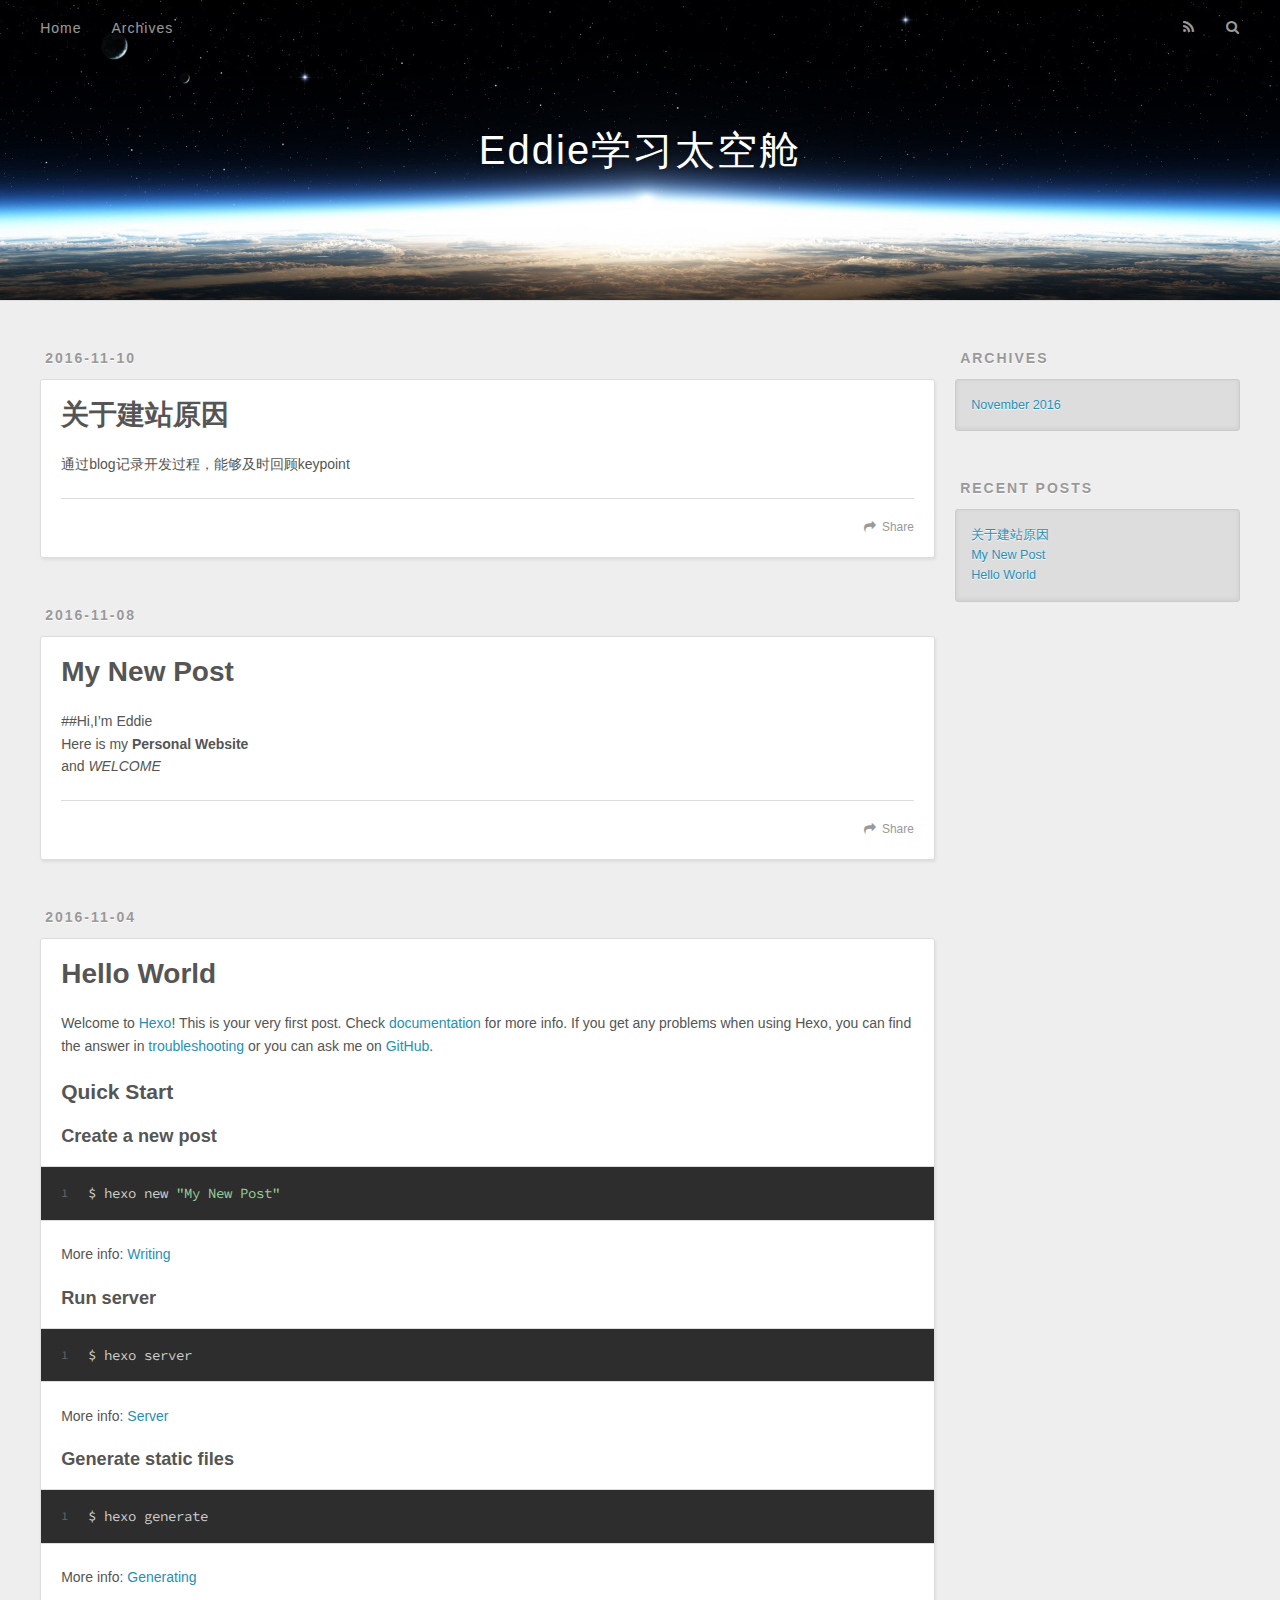
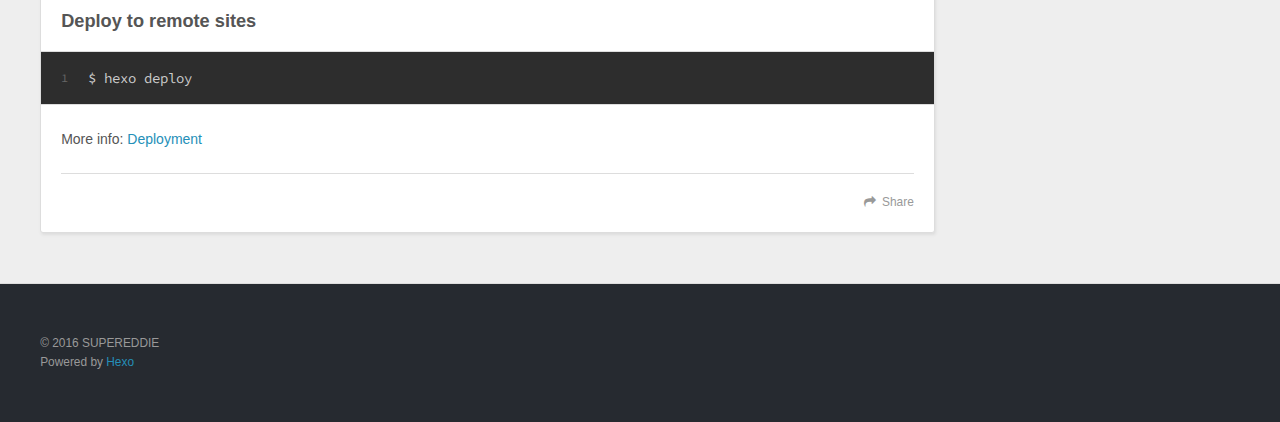
==== index.html @ e5e5f7ee "Site updated: 2016-11-10 10:57:03" ====
<!DOCTYPE html>
<html>
<head>
  <meta charset="utf-8">
  
  <title>Eddie学习太空舱</title>
  <meta name="viewport" content="width=device-width, initial-scale=1, maximum-scale=1">
  <meta property="og:type" content="website">
<meta property="og:title" content="Eddie学习太空舱">
<meta property="og:url" content="http://yoursite.com/index.html">
<meta property="og:site_name" content="Eddie学习太空舱">
<meta name="twitter:card" content="summary">
<meta name="twitter:title" content="Eddie学习太空舱">
  
    <link rel="alternate" href="/atom.xml" title="Eddie学习太空舱" type="application/atom+xml">
  
  
    <link rel="icon" href="/favicon.png">
  
  
    <link href="//fonts.googleapis.com/css?family=Source+Code+Pro" rel="stylesheet" type="text/css">
  
  <link rel="stylesheet" href="/css/style.css">
  

</head>

<body>
  <div id="container">
    <div id="wrap">
      <header id="header">
  <div id="banner"></div>
  <div id="header-outer" class="outer">
    <div id="header-title" class="inner">
      <h1 id="logo-wrap">
        <a href="/" id="logo">Eddie学习太空舱</a>
      </h1>
      
    </div>
    <div id="header-inner" class="inner">
      <nav id="main-nav">
        <a id="main-nav-toggle" class="nav-icon"></a>
        
          <a class="main-nav-link" href="/">Home</a>
        
          <a class="main-nav-link" href="/archives">Archives</a>
        
      </nav>
      <nav id="sub-nav">
        
          <a id="nav-rss-link" class="nav-icon" href="/atom.xml" title="RSS Feed"></a>
        
        <a id="nav-search-btn" class="nav-icon" title="Search"></a>
      </nav>
      <div id="search-form-wrap">
        <form action="//google.com/search" method="get" accept-charset="UTF-8" class="search-form"><input type="search" name="q" results="0" class="search-form-input" placeholder="Search"><button type="submit" class="search-form-submit">&#xF002;</button><input type="hidden" name="sitesearch" value="http://yoursite.com"></form>
      </div>
    </div>
  </div>
</header>
      <div class="outer">
        <section id="main">
  
    <article id="post-关于建站原因" class="article article-type-post" itemscope itemprop="blogPost">
  <div class="article-meta">
    <a href="/2016/11/10/关于建站原因/" class="article-date">
  <time datetime="2016-11-10T02:48:37.000Z" itemprop="datePublished">2016-11-10</time>
</a>
    
  </div>
  <div class="article-inner">
    
    
      <header class="article-header">
        
  
    <h1 itemprop="name">
      <a class="article-title" href="/2016/11/10/关于建站原因/">关于建站原因</a>
    </h1>
  

      </header>
    
    <div class="article-entry" itemprop="articleBody">
      
        <p>通过blog记录开发过程，能够及时回顾keypoint</p>

      
    </div>
    <footer class="article-footer">
      <a data-url="http://yoursite.com/2016/11/10/关于建站原因/" data-id="civbrjwau0001ou1vv8g2p6ud" class="article-share-link">Share</a>
      
      
    </footer>
  </div>
  
</article>


  
    <article id="post-Welcome" class="article article-type-post" itemscope itemprop="blogPost">
  <div class="article-meta">
    <a href="/2016/11/08/Welcome/" class="article-date">
  <time datetime="2016-11-08T09:19:44.000Z" itemprop="datePublished">2016-11-08</time>
</a>
    
  </div>
  <div class="article-inner">
    
    
      <header class="article-header">
        
  
    <h1 itemprop="name">
      <a class="article-title" href="/2016/11/08/Welcome/">My New Post</a>
    </h1>
  

      </header>
    
    <div class="article-entry" itemprop="articleBody">
      
        <p>##Hi,I’m Eddie<br>Here is my <strong>Personal Website</strong><br>and <em>WELCOME</em></p>

      
    </div>
    <footer class="article-footer">
      <a data-url="http://yoursite.com/2016/11/08/Welcome/" data-id="civbrjwap0000ou1vcb3n0wql" class="article-share-link">Share</a>
      
      
    </footer>
  </div>
  
</article>


  
    <article id="post-hello-world" class="article article-type-post" itemscope itemprop="blogPost">
  <div class="article-meta">
    <a href="/2016/11/04/hello-world/" class="article-date">
  <time datetime="2016-11-04T09:35:23.000Z" itemprop="datePublished">2016-11-04</time>
</a>
    
  </div>
  <div class="article-inner">
    
    
      <header class="article-header">
        
  
    <h1 itemprop="name">
      <a class="article-title" href="/2016/11/04/hello-world/">Hello World</a>
    </h1>
  

      </header>
    
    <div class="article-entry" itemprop="articleBody">
      
        <p>Welcome to <a href="https://hexo.io/" target="_blank" rel="external">Hexo</a>! This is your very first post. Check <a href="https://hexo.io/docs/" target="_blank" rel="external">documentation</a> for more info. If you get any problems when using Hexo, you can find the answer in <a href="https://hexo.io/docs/troubleshooting.html" target="_blank" rel="external">troubleshooting</a> or you can ask me on <a href="https://github.com/hexojs/hexo/issues" target="_blank" rel="external">GitHub</a>.</p>
<h2 id="Quick-Start"><a href="#Quick-Start" class="headerlink" title="Quick Start"></a>Quick Start</h2><h3 id="Create-a-new-post"><a href="#Create-a-new-post" class="headerlink" title="Create a new post"></a>Create a new post</h3><figure class="highlight bash"><table><tr><td class="gutter"><pre><div class="line">1</div></pre></td><td class="code"><pre><div class="line">$ hexo new <span class="string">"My New Post"</span></div></pre></td></tr></table></figure>
<p>More info: <a href="https://hexo.io/docs/writing.html" target="_blank" rel="external">Writing</a></p>
<h3 id="Run-server"><a href="#Run-server" class="headerlink" title="Run server"></a>Run server</h3><figure class="highlight bash"><table><tr><td class="gutter"><pre><div class="line">1</div></pre></td><td class="code"><pre><div class="line">$ hexo server</div></pre></td></tr></table></figure>
<p>More info: <a href="https://hexo.io/docs/server.html" target="_blank" rel="external">Server</a></p>
<h3 id="Generate-static-files"><a href="#Generate-static-files" class="headerlink" title="Generate static files"></a>Generate static files</h3><figure class="highlight bash"><table><tr><td class="gutter"><pre><div class="line">1</div></pre></td><td class="code"><pre><div class="line">$ hexo generate</div></pre></td></tr></table></figure>
<p>More info: <a href="https://hexo.io/docs/generating.html" target="_blank" rel="external">Generating</a></p>
<h3 id="Deploy-to-remote-sites"><a href="#Deploy-to-remote-sites" class="headerlink" title="Deploy to remote sites"></a>Deploy to remote sites</h3><figure class="highlight bash"><table><tr><td class="gutter"><pre><div class="line">1</div></pre></td><td class="code"><pre><div class="line">$ hexo deploy</div></pre></td></tr></table></figure>
<p>More info: <a href="https://hexo.io/docs/deployment.html" target="_blank" rel="external">Deployment</a></p>

      
    </div>
    <footer class="article-footer">
      <a data-url="http://yoursite.com/2016/11/04/hello-world/" data-id="civbrjwax0002ou1vmroch0kl" class="article-share-link">Share</a>
      
      
    </footer>
  </div>
  
</article>


  

</section>
        
          <aside id="sidebar">
  
    

  
    

  
    
  
    
  <div class="widget-wrap">
    <h3 class="widget-title">Archives</h3>
    <div class="widget">
      <ul class="archive-list"><li class="archive-list-item"><a class="archive-list-link" href="/archives/2016/11/">November 2016</a></li></ul>
    </div>
  </div>


  
    
  <div class="widget-wrap">
    <h3 class="widget-title">Recent Posts</h3>
    <div class="widget">
      <ul>
        
          <li>
            <a href="/2016/11/10/关于建站原因/">关于建站原因</a>
          </li>
        
          <li>
            <a href="/2016/11/08/Welcome/">My New Post</a>
          </li>
        
          <li>
            <a href="/2016/11/04/hello-world/">Hello World</a>
          </li>
        
      </ul>
    </div>
  </div>

  
</aside>
        
      </div>
      <footer id="footer">
  
  <div class="outer">
    <div id="footer-info" class="inner">
      &copy; 2016 SUPEREDDIE<br>
      Powered by <a href="http://hexo.io/" target="_blank">Hexo</a>
    </div>
  </div>
</footer>
    </div>
    <nav id="mobile-nav">
  
    <a href="/" class="mobile-nav-link">Home</a>
  
    <a href="/archives" class="mobile-nav-link">Archives</a>
  
</nav>
    

<script src="//ajax.googleapis.com/ajax/libs/jquery/2.0.3/jquery.min.js"></script>


  <link rel="stylesheet" href="/fancybox/jquery.fancybox.css">
  <script src="/fancybox/jquery.fancybox.pack.js"></script>


<script src="/js/script.js"></script>

  </div>
</body>
</html>
---- css/style.css ----
body {
  width: 100%;
}
body:before,
body:after {
  content: "";
  display: table;
}
body:after {
  clear: both;
}
html,
body,
div,
span,
applet,
object,
iframe,
h1,
h2,
h3,
h4,
h5,
h6,
p,
blockquote,
pre,
a,
abbr,
acronym,
address,
big,
cite,
code,
del,
dfn,
em,
img,
ins,
kbd,
q,
s,
samp,
small,
strike,
strong,
sub,
sup,
tt,
var,
dl,
dt,
dd,
ol,
ul,
li,
fieldset,
form,
label,
legend,
table,
caption,
tbody,
tfoot,
thead,
tr,
th,
td {
  margin: 0;
  padding: 0;
  border: 0;
  outline: 0;
  font-weight: inherit;
  font-style: inherit;
  font-family: inherit;
  font-size: 100%;
  vertical-align: baseline;
}
body {
  line-height: 1;
  color: #000;
  background: #fff;
}
ol,
ul {
  list-style: none;
}
table {
  border-collapse: separate;
  border-spacing: 0;
  vertical-align: middle;
}
caption,
th,
td {
  text-align: left;
  font-weight: normal;
  vertical-align: middle;
}
a img {
  border: none;
}
input,
button {
  margin: 0;
  padding: 0;
}
input::-moz-focus-inner,
button::-moz-focus-inner {
  border: 0;
  padding: 0;
}
@font-face {
  font-family: FontAwesome;
  font-style: normal;
  font-weight: normal;
  src: url("fonts/fontawesome-webfont.eot?v=#4.0.3");
  src: url("fonts/fontawesome-webfont.eot?#iefix&v=#4.0.3") format("embedded-opentype"), url("fonts/fontawesome-webfont.woff?v=#4.0.3") format("woff"), url("fonts/fontawesome-webfont.ttf?v=#4.0.3") format("truetype"), url("fonts/fontawesome-webfont.svg#fontawesomeregular?v=#4.0.3") format("svg");
}
html,
body,
#container {
  height: 100%;
}
body {
  background: #eee;
  font: 14px "Helvetica Neue", Helvetica, Arial, sans-serif;
  -webkit-text-size-adjust: 100%;
}
.outer {
  max-width: 1220px;
  margin: 0 auto;
  padding: 0 20px;
}
.outer:before,
.outer:after {
  content: "";
  display: table;
}
.outer:after {
  clear: both;
}
.inner {
  display: inline;
  float: left;
  width: 98.33333333333333%;
  margin: 0 0.833333333333333%;
}
.left,
.alignleft {
  float: left;
}
.right,
.alignright {
  float: right;
}
.clear {
  clear: both;
}
#container {
  position: relative;
}
.mobile-nav-on {
  overflow: hidden;
}
#wrap {
  height: 100%;
  width: 100%;
  position: absolute;
  top: 0;
  left: 0;
  -webkit-transition: 0.2s ease-out;
  -moz-transition: 0.2s ease-out;
  -ms-transition: 0.2s ease-out;
  transition: 0.2s ease-out;
  z-index: 1;
  background: #eee;
}
.mobile-nav-on #wrap {
  left: 280px;
}
@media screen and (min-width: 768px) {
  #main {
    display: inline;
    float: left;
    width: 73.33333333333333%;
    margin: 0 0.833333333333333%;
  }
}
.article-date,
.article-category-link,
.archive-year,
.widget-title {
  text-decoration: none;
  text-transform: uppercase;
  letter-spacing: 2px;
  color: #999;
  margin-bottom: 1em;
  margin-left: 5px;
  line-height: 1em;
  text-shadow: 0 1px #fff;
  font-weight: bold;
}
.article-inner,
.archive-article-inner {
  background: #fff;
  -webkit-box-shadow: 1px 2px 3px #ddd;
  box-shadow: 1px 2px 3px #ddd;
  border: 1px solid #ddd;
  border-radius: 3px;
}
.article-entry h1,
.widget h1 {
  font-size: 2em;
}
.article-entry h2,
.widget h2 {
  font-size: 1.5em;
}
.article-entry h3,
.widget h3 {
  font-size: 1.3em;
}
.article-entry h4,
.widget h4 {
  font-size: 1.2em;
}
.article-entry h5,
.widget h5 {
  font-size: 1em;
}
.article-entry h6,
.widget h6 {
  font-size: 1em;
  color: #999;
}
.article-entry hr,
.widget hr {
  border: 1px dashed #ddd;
}
.article-entry strong,
.widget strong {
  font-weight: bold;
}
.article-entry em,
.widget em,
.article-entry cite,
.widget cite {
  font-style: italic;
}
.article-entry sup,
.widget sup,
.article-entry sub,
.widget sub {
  font-size: 0.75em;
  line-height: 0;
  position: relative;
  vertical-align: baseline;
}
.article-entry sup,
.widget sup {
  top: -0.5em;
}
.article-entry sub,
.widget sub {
  bottom: -0.2em;
}
.article-entry small,
.widget small {
  font-size: 0.85em;
}
.article-entry acronym,
.widget acronym,
.article-entry abbr,
.widget abbr {
  border-bottom: 1px dotted;
}
.article-entry ul,
.widget ul,
.article-entry ol,
.widget ol,
.article-entry dl,
.widget dl {
  margin: 0 20px;
  line-height: 1.6em;
}
.article-entry ul ul,
.widget ul ul,
.article-entry ol ul,
.widget ol ul,
.article-entry ul ol,
.widget ul ol,
.article-entry ol ol,
.widget ol ol {
  margin-top: 0;
  margin-bottom: 0;
}
.article-entry ul,
.widget ul {
  list-style: disc;
}
.article-entry ol,
.widget ol {
  list-style: decimal;
}
.article-entry dt,
.widget dt {
  font-weight: bold;
}
#header {
  height: 300px;
  position: relative;
  border-bottom: 1px solid #ddd;
}
#header:before,
#header:after {
  content: "";
  position: absolute;
  left: 0;
  right: 0;
  height: 40px;
}
#header:before {
  top: 0;
  background: -webkit-linear-gradient(rgba(0,0,0,0.2), transparent);
  background: -moz-linear-gradient(rgba(0,0,0,0.2), transparent);
  background: -ms-linear-gradient(rgba(0,0,0,0.2), transparent);
  background: linear-gradient(rgba(0,0,0,0.2), transparent);
}
#header:after {
  bottom: 0;
  background: -webkit-linear-gradient(transparent, rgba(0,0,0,0.2));
  background: -moz-linear-gradient(transparent, rgba(0,0,0,0.2));
  background: -ms-linear-gradient(transparent, rgba(0,0,0,0.2));
  background: linear-gradient(transparent, rgba(0,0,0,0.2));
}
#header-outer {
  height: 100%;
  position: relative;
}
#header-inner {
  position: relative;
  overflow: hidden;
}
#banner {
  position: absolute;
  top: 0;
  left: 0;
  width: 100%;
  height: 100%;
  background: url("images/banner.jpg") center #000;
  -webkit-background-size: cover;
  -moz-background-size: cover;
  background-size: cover;
  z-index: -1;
}
#header-title {
  text-align: center;
  height: 40px;
  position: absolute;
  top: 50%;
  left: 0;
  margin-top: -20px;
}
#logo,
#subtitle {
  text-decoration: none;
  color: #fff;
  font-weight: 300;
  text-shadow: 0 1px 4px rgba(0,0,0,0.3);
}
#logo {
  font-size: 40px;
  line-height: 40px;
  letter-spacing: 2px;
}
#subtitle {
  font-size: 16px;
  line-height: 16px;
  letter-spacing: 1px;
}
#subtitle-wrap {
  margin-top: 16px;
}
#main-nav {
  float: left;
  margin-left: -15px;
}
.nav-icon,
.main-nav-link {
  float: left;
  color: #fff;
  opacity: 0.6;
  text-decoration: none;
  text-shadow: 0 1px rgba(0,0,0,0.2);
  -webkit-transition: opacity 0.2s;
  -moz-transition: opacity 0.2s;
  -ms-transition: opacity 0.2s;
  transition: opacity 0.2s;
  display: block;
  padding: 20px 15px;
}
.nav-icon:hover,
.main-nav-link:hover {
  opacity: 1;
}
.nav-icon {
  font-family: FontAwesome;
  text-align: center;
  font-size: 14px;
  width: 14px;
  height: 14px;
  padding: 20px 15px;
  position: relative;
  cursor: pointer;
}
.main-nav-link {
  font-weight: 300;
  letter-spacing: 1px;
}
@media screen and (max-width: 479px) {
  .main-nav-link {
    display: none;
  }
}
#main-nav-toggle {
  display: none;
}
#main-nav-toggle:before {
  content: "\f0c9";
}
@media screen and (max-width: 479px) {
  #main-nav-toggle {
    display: block;
  }
}
#sub-nav {
  float: right;
  margin-right: -15px;
}
#nav-rss-link:before {
  content: "\f09e";
}
#nav-search-btn:before {
  content: "\f002";
}
#search-form-wrap {
  position: absolute;
  top: 15px;
  width: 150px;
  height: 30px;
  right: -150px;
  opacity: 0;
  -webkit-transition: 0.2s ease-out;
  -moz-transition: 0.2s ease-out;
  -ms-transition: 0.2s ease-out;
  transition: 0.2s ease-out;
}
#search-form-wrap.on {
  opacity: 1;
  right: 0;
}
@media screen and (max-width: 479px) {
  #search-form-wrap {
    width: 100%;
    right: -100%;
  }
}
.search-form {
  position: absolute;
  top: 0;
  left: 0;
  right: 0;
  background: #fff;
  padding: 5px 15px;
  border-radius: 15px;
  -webkit-box-shadow: 0 0 10px rgba(0,0,0,0.3);
  box-shadow: 0 0 10px rgba(0,0,0,0.3);
}
.search-form-input {
  border: none;
  background: none;
  color: #555;
  width: 100%;
  font: 13px "Helvetica Neue", Helvetica, Arial, sans-serif;
  outline: none;
}
.search-form-input::-webkit-search-results-decoration,
.search-form-input::-webkit-search-cancel-button {
  -webkit-appearance: none;
}
.search-form-submit {
  position: absolute;
  top: 50%;
  right: 10px;
  margin-top: -7px;
  font: 13px FontAwesome;
  border: none;
  background: none;
  color: #bbb;
  cursor: pointer;
}
.search-form-submit:hover,
.search-form-submit:focus {
  color: #777;
}
.article {
  margin: 50px 0;
}
.article-inner {
  overflow: hidden;
}
.article-meta:before,
.article-meta:after {
  content: "";
  display: table;
}
.article-meta:after {
  clear: both;
}
.article-date {
  float: left;
}
.article-category {
  float: left;
  line-height: 1em;
  color: #ccc;
  text-shadow: 0 1px #fff;
  margin-left: 8px;
}
.article-category:before {
  content: "\2022";
}
.article-category-link {
  margin: 0 12px 1em;
}
.article-header {
  padding: 20px 20px 0;
}
.article-title {
  text-decoration: none;
  font-size: 2em;
  font-weight: bold;
  color: #555;
  line-height: 1.1em;
  -webkit-transition: color 0.2s;
  -moz-transition: color 0.2s;
  -ms-transition: color 0.2s;
  transition: color 0.2s;
}
a.article-title:hover {
  color: #258fb8;
}
.article-entry {
  color: #555;
  padding: 0 20px;
}
.article-entry:before,
.article-entry:after {
  content: "";
  display: table;
}
.article-entry:after {
  clear: both;
}
.article-entry p,
.article-entry table {
  line-height: 1.6em;
  margin: 1.6em 0;
}
.article-entry h1,
.article-entry h2,
.article-entry h3,
.article-entry h4,
.article-entry h5,
.article-entry h6 {
  font-weight: bold;
}
.article-entry h1,
.article-entry h2,
.article-entry h3,
.article-entry h4,
.article-entry h5,
.article-entry h6 {
  line-height: 1.1em;
  margin: 1.1em 0;
}
.article-entry a {
  color: #258fb8;
  text-decoration: none;
}
.article-entry a:hover {
  text-decoration: underline;
}
.article-entry ul,
.article-entry ol,
.article-entry dl {
  margin-top: 1.6em;
  margin-bottom: 1.6em;
}
.article-entry img,
.article-entry video {
  max-width: 100%;
  height: auto;
  display: block;
  margin: auto;
}
.article-entry iframe {
  border: none;
}
.article-entry table {
  width: 100%;
  border-collapse: collapse;
  border-spacing: 0;
}
.article-entry th {
  font-weight: bold;
  border-bottom: 3px solid #ddd;
  padding-bottom: 0.5em;
}
.article-entry td {
  border-bottom: 1px solid #ddd;
  padding: 10px 0;
}
.article-entry blockquote {
  font-family: Georgia, "Times New Roman", serif;
  font-size: 1.4em;
  margin: 1.6em 20px;
  text-align: center;
}
.article-entry blockquote footer {
  font-size: 14px;
  margin: 1.6em 0;
  font-family: "Helvetica Neue", Helvetica, Arial, sans-serif;
}
.article-entry blockquote footer cite:before {
  content: "—";
  padding: 0 0.5em;
}
.article-entry .pullquote {
  text-align: left;
  width: 45%;
  margin: 0;
}
.article-entry .pullquote.left {
  margin-left: 0.5em;
  margin-right: 1em;
}
.article-entry .pullquote.right {
  margin-right: 0.5em;
  margin-left: 1em;
}
.article-entry .caption {
  color: #999;
  display: block;
  font-size: 0.9em;
  margin-top: 0.5em;
  position: relative;
  text-align: center;
}
.article-entry .video-container {
  position: relative;
  padding-top: 56.25%;
  height: 0;
  overflow: hidden;
}
.article-entry .video-container iframe,
.article-entry .video-container object,
.article-entry .video-container embed {
  position: absolute;
  top: 0;
  left: 0;
  width: 100%;
  height: 100%;
  margin-top: 0;
}
.article-more-link a {
  display: inline-block;
  line-height: 1em;
  padding: 6px 15px;
  border-radius: 15px;
  background: #eee;
  color: #999;
  text-shadow: 0 1px #fff;
  text-decoration: none;
}
.article-more-link a:hover {
  background: #258fb8;
  color: #fff;
  text-decoration: none;
  text-shadow: 0 1px #1e7293;
}
.article-footer {
  font-size: 0.85em;
  line-height: 1.6em;
  border-top: 1px solid #ddd;
  padding-top: 1.6em;
  margin: 0 20px 20px;
}
.article-footer:before,
.article-footer:after {
  content: "";
  display: table;
}
.article-footer:after {
  clear: both;
}
.article-footer a {
  color: #999;
  text-decoration: none;
}
.article-footer a:hover {
  color: #555;
}
.article-tag-list-item {
  float: left;
  margin-right: 10px;
}
.article-tag-list-link:before {
  content: "#";
}
.article-comment-link {
  float: right;
}
.article-comment-link:before {
  content: "\f075";
  font-family: FontAwesome;
  padding-right: 8px;
}
.article-share-link {
  cursor: pointer;
  float: right;
  margin-left: 20px;
}
.article-share-link:before {
  content: "\f064";
  font-family: FontAwesome;
  padding-right: 6px;
}
#article-nav {
  position: relative;
}
#article-nav:before,
#article-nav:after {
  content: "";
  display: table;
}
#article-nav:after {
  clear: both;
}
@media screen and (min-width: 768px) {
  #article-nav {
    margin: 50px 0;
  }
  #article-nav:before {
    width: 8px;
    height: 8px;
    position: absolute;
    top: 50%;
    left: 50%;
    margin-top: -4px;
    margin-left: -4px;
    content: "";
    border-radius: 50%;
    background: #ddd;
    -webkit-box-shadow: 0 1px 2px #fff;
    box-shadow: 0 1px 2px #fff;
  }
}
.article-nav-link-wrap {
  text-decoration: none;
  text-shadow: 0 1px #fff;
  color: #999;
  -webkit-box-sizing: border-box;
  -moz-box-sizing: border-box;
  box-sizing: border-box;
  margin-top: 50px;
  text-align: center;
  display: block;
}
.article-nav-link-wrap:hover {
  color: #555;
}
@media screen and (min-width: 768px) {
  .article-nav-link-wrap {
    width: 50%;
    margin-top: 0;
  }
}
@media screen and (min-width: 768px) {
  #article-nav-newer {
    float: left;
    text-align: right;
    padding-right: 20px;
  }
}
@media screen and (min-width: 768px) {
  #article-nav-older {
    float: right;
    text-align: left;
    padding-left: 20px;
  }
}
.article-nav-caption {
  text-transform: uppercase;
  letter-spacing: 2px;
  color: #ddd;
  line-height: 1em;
  font-weight: bold;
}
#article-nav-newer .article-nav-caption {
  margin-right: -2px;
}
.article-nav-title {
  font-size: 0.85em;
  line-height: 1.6em;
  margin-top: 0.5em;
}
.article-share-box {
  position: absolute;
  display: none;
  background: #fff;
  -webkit-box-shadow: 1px 2px 10px rgba(0,0,0,0.2);
  box-shadow: 1px 2px 10px rgba(0,0,0,0.2);
  border-radius: 3px;
  margin-left: -145px;
  overflow: hidden;
  z-index: 1;
}
.article-share-box.on {
  display: block;
}
.article-share-input {
  width: 100%;
  background: none;
  -webkit-box-sizing: border-box;
  -moz-box-sizing: border-box;
  box-sizing: border-box;
  font: 14px "Helvetica Neue", Helvetica, Arial, sans-serif;
  padding: 0 15px;
  color: #555;
  outline: none;
  border: 1px solid #ddd;
  border-radius: 3px 3px 0 0;
  height: 36px;
  line-height: 36px;
}
.article-share-links {
  background: #eee;
}
.article-share-links:before,
.article-share-links:after {
  content: "";
  display: table;
}
.article-share-links:after {
  clear: both;
}
.article-share-twitter,
.article-share-facebook,
.article-share-pinterest,
.article-share-google {
  width: 50px;
  height: 36px;
  display: block;
  float: left;
  position: relative;
  color: #999;
  text-shadow: 0 1px #fff;
}
.article-share-twitter:before,
.article-share-facebook:before,
.article-share-pinterest:before,
.article-share-google:before {
  font-size: 20px;
  font-family: FontAwesome;
  width: 20px;
  height: 20px;
  position: absolute;
  top: 50%;
  left: 50%;
  margin-top: -10px;
  margin-left: -10px;
  text-align: center;
}
.article-share-twitter:hover,
.article-share-facebook:hover,
.article-share-pinterest:hover,
.article-share-google:hover {
  color: #fff;
}
.article-share-twitter:before {
  content: "\f099";
}
.article-share-twitter:hover {
  background: #00aced;
  text-shadow: 0 1px #008abe;
}
.article-share-facebook:before {
  content: "\f09a";
}
.article-share-facebook:hover {
  background: #3b5998;
  text-shadow: 0 1px #2f477a;
}
.article-share-pinterest:before {
  content: "\f0d2";
}
.article-share-pinterest:hover {
  background: #cb2027;
  text-shadow: 0 1px #a21a1f;
}
.article-share-google:before {
  content: "\f0d5";
}
.article-share-google:hover {
  background: #dd4b39;
  text-shadow: 0 1px #be3221;
}
.article-gallery {
  background: #000;
  position: relative;
}
.article-gallery-photos {
  position: relative;
  overflow: hidden;
}
.article-gallery-img {
  display: none;
  max-width: 100%;
}
.article-gallery-img:first-child {
  display: block;
}
.article-gallery-img.loaded {
  position: absolute;
  display: block;
}
.article-gallery-img img {
  display: block;
  max-width: 100%;
  margin: 0 auto;
}
#comments {
  background: #fff;
  -webkit-box-shadow: 1px 2px 3px #ddd;
  box-shadow: 1px 2px 3px #ddd;
  padding: 20px;
  border: 1px solid #ddd;
  border-radius: 3px;
  margin: 50px 0;
}
#comments a {
  color: #258fb8;
}
.archives-wrap {
  margin: 50px 0;
}
.archives:before,
.archives:after {
  content: "";
  display: table;
}
.archives:after {
  clear: both;
}
.archive-year-wrap {
  margin-bottom: 1em;
}
.archives {
  -webkit-column-gap: 10px;
  -moz-column-gap: 10px;
  column-gap: 10px;
}
@media screen and (min-width: 480px) and (max-width: 767px) {
  .archives {
    -webkit-column-count: 2;
    -moz-column-count: 2;
    column-count: 2;
  }
}
@media screen and (min-width: 768px) {
  .archives {
    -webkit-column-count: 3;
    -moz-column-count: 3;
    column-count: 3;
  }
}
.archive-article {
  -webkit-column-break-inside: avoid;
  page-break-inside: avoid;
  overflow: hidden;
  break-inside: avoid-column;
}
.archive-article-inner {
  padding: 10px;
  margin-bottom: 15px;
}
.archive-article-title {
  text-decoration: none;
  font-weight: bold;
  color: #555;
  -webkit-transition: color 0.2s;
  -moz-transition: color 0.2s;
  -ms-transition: color 0.2s;
  transition: color 0.2s;
  line-height: 1.6em;
}
.archive-article-title:hover {
  color: #258fb8;
}
.archive-article-footer {
  margin-top: 1em;
}
.archive-article-date {
  color: #999;
  text-decoration: none;
  font-size: 0.85em;
  line-height: 1em;
  margin-bottom: 0.5em;
  display: block;
}
#page-nav {
  margin: 50px auto;
  background: #fff;
  -webkit-box-shadow: 1px 2px 3px #ddd;
  box-shadow: 1px 2px 3px #ddd;
  border: 1px solid #ddd;
  border-radius: 3px;
  text-align: center;
  color: #999;
  overflow: hidden;
}
#page-nav:before,
#page-nav:after {
  content: "";
  display: table;
}
#page-nav:after {
  clear: both;
}
#page-nav a,
#page-nav span {
  padding: 10px 20px;
  line-height: 1;
  height: 2ex;
}
#page-nav a {
  color: #999;
  text-decoration: none;
}
#page-nav a:hover {
  background: #999;
  color: #fff;
}
#page-nav .prev {
  float: left;
}
#page-nav .next {
  float: right;
}
#page-nav .page-number {
  display: inline-block;
}
@media screen and (max-width: 479px) {
  #page-nav .page-number {
    display: none;
  }
}
#page-nav .current {
  color: #555;
  font-weight: bold;
}
#page-nav .space {
  color: #ddd;
}
#footer {
  background: #262a30;
  padding: 50px 0;
  border-top: 1px solid #ddd;
  color: #999;
}
#footer a {
  color: #258fb8;
  text-decoration: none;
}
#footer a:hover {
  text-decoration: underline;
}
#footer-info {
  line-height: 1.6em;
  font-size: 0.85em;
}
.article-entry pre,
.article-entry .highlight {
  background: #2d2d2d;
  margin: 0 -20px;
  padding: 15px 20px;
  border-style: solid;
  border-color: #ddd;
  border-width: 1px 0;
  overflow: auto;
  color: #ccc;
  line-height: 22.400000000000002px;
}
.article-entry .highlight .gutter pre,
.article-entry .gist .gist-file .gist-data .line-numbers {
  color: #666;
  font-size: 0.85em;
}
.article-entry pre,
.article-entry code {
  font-family: "Source Code Pro", Consolas, Monaco, Menlo, Consolas, monospace;
}
.article-entry code {
  background: #eee;
  text-shadow: 0 1px #fff;
  padding: 0 0.3em;
}
.article-entry pre code {
  background: none;
  text-shadow: none;
  padding: 0;
}
.article-entry .highlight pre {
  border: none;
  margin: 0;
  padding: 0;
}
.article-entry .highlight table {
  margin: 0;
  width: auto;
}
.article-entry .highlight td {
  border: none;
  padding: 0;
}
.article-entry .highlight figcaption {
  font-size: 0.85em;
  color: #999;
  line-height: 1em;
  margin-bottom: 1em;
}
.article-entry .highlight figcaption:before,
.article-entry .highlight figcaption:after {
  content: "";
  display: table;
}
.article-entry .highlight figcaption:after {
  clear: both;
}
.article-entry .highlight figcaption a {
  float: right;
}
.article-entry .highlight .gutter pre {
  text-align: right;
  padding-right: 20px;
}
.article-entry .highlight .line {
  height: 22.400000000000002px;
}
.article-entry .highlight .line.marked {
  background: #515151;
}
.article-entry .gist {
  margin: 0 -20px;
  border-style: solid;
  border-color: #ddd;
  border-width: 1px 0;
  background: #2d2d2d;
  padding: 15px 20px 15px 0;
}
.article-entry .gist .gist-file {
  border: none;
  font-family: "Source Code Pro", Consolas, Monaco, Menlo, Consolas, monospace;
  margin: 0;
}
.article-entry .gist .gist-file .gist-data {
  background: none;
  border: none;
}
.article-entry .gist .gist-file .gist-data .line-numbers {
  background: none;
  border: none;
  padding: 0 20px 0 0;
}
.article-entry .gist .gist-file .gist-data .line-data {
  padding: 0 !important;
}
.article-entry .gist .gist-file .highlight {
  margin: 0;
  padding: 0;
  border: none;
}
.article-entry .gist .gist-file .gist-meta {
  background: #2d2d2d;
  color: #999;
  font: 0.85em "Helvetica Neue", Helvetica, Arial, sans-serif;
  text-shadow: 0 0;
  padding: 0;
  margin-top: 1em;
  margin-left: 20px;
}
.article-entry .gist .gist-file .gist-meta a {
  color: #258fb8;
  font-weight: normal;
}
.article-entry .gist .gist-file .gist-meta a:hover {
  text-decoration: underline;
}
pre .comment,
pre .title {
  color: #999;
}
pre .variable,
pre .attribute,
pre .tag,
pre .regexp,
pre .ruby .constant,
pre .xml .tag .title,
pre .xml .pi,
pre .xml .doctype,
pre .html .doctype,
pre .css .id,
pre .css .class,
pre .css .pseudo {
  color: #f2777a;
}
pre .number,
pre .preprocessor,
pre .built_in,
pre .literal,
pre .params,
pre .constant {
  color: #f99157;
}
pre .class,
pre .ruby .class .title,
pre .css .rules .attribute {
  color: #9c9;
}
pre .string,
pre .value,
pre .inheritance,
pre .header,
pre .ruby .symbol,
pre .xml .cdata {
  color: #9c9;
}
pre .css .hexcolor {
  color: #6cc;
}
pre .function,
pre .python .decorator,
pre .python .title,
pre .ruby .function .title,
pre .ruby .title .keyword,
pre .perl .sub,
pre .javascript .title,
pre .coffeescript .title {
  color: #69c;
}
pre .keyword,
pre .javascript .function {
  color: #c9c;
}
@media screen and (max-width: 479px) {
  #mobile-nav {
    position: absolute;
    top: 0;
    left: 0;
    width: 280px;
    height: 100%;
    background: #191919;
    border-right: 1px solid #fff;
  }
}
@media screen and (max-width: 479px) {
  .mobile-nav-link {
    display: block;
    color: #999;
    text-decoration: none;
    padding: 15px 20px;
    font-weight: bold;
  }
  .mobile-nav-link:hover {
    color: #fff;
  }
}
@media screen and (min-width: 768px) {
  #sidebar {
    display: inline;
    float: left;
    width: 23.333333333333332%;
    margin: 0 0.833333333333333%;
  }
}
.widget-wrap {
  margin: 50px 0;
}
.widget {
  color: #777;
  text-shadow: 0 1px #fff;
  background: #ddd;
  -webkit-box-shadow: 0 -1px 4px #ccc inset;
  box-shadow: 0 -1px 4px #ccc inset;
  border: 1px solid #ccc;
  padding: 15px;
  border-radius: 3px;
}
.widget a {
  color: #258fb8;
  text-decoration: none;
}
.widget a:hover {
  text-decoration: underline;
}
.widget ul ul,
.widget ol ul,
.widget dl ul,
.widget ul ol,
.widget ol ol,
.widget dl ol,
.widget ul dl,
.widget ol dl,
.widget dl dl {
  margin-left: 15px;
  list-style: disc;
}
.widget {
  line-height: 1.6em;
  word-wrap: break-word;
  font-size: 0.9em;
}
.widget ul,
.widget ol {
  list-style: none;
  margin: 0;
}
.widget ul ul,
.widget ol ul,
.widget ul ol,
.widget ol ol {
  margin: 0 20px;
}
.widget ul ul,
.widget ol ul {
  list-style: disc;
}
.widget ul ol,
.widget ol ol {
  list-style: decimal;
}
.category-list-count,
.tag-list-count,
.archive-list-count {
  padding-left: 5px;
  color: #999;
  font-size: 0.85em;
}
.category-list-count:before,
.tag-list-count:before,
.archive-list-count:before {
  content: "(";
}
.category-list-count:after,
.tag-list-count:after,
.archive-list-count:after {
  content: ")";
}
.tagcloud a {
  margin-right: 5px;
  display: inline-block;
}
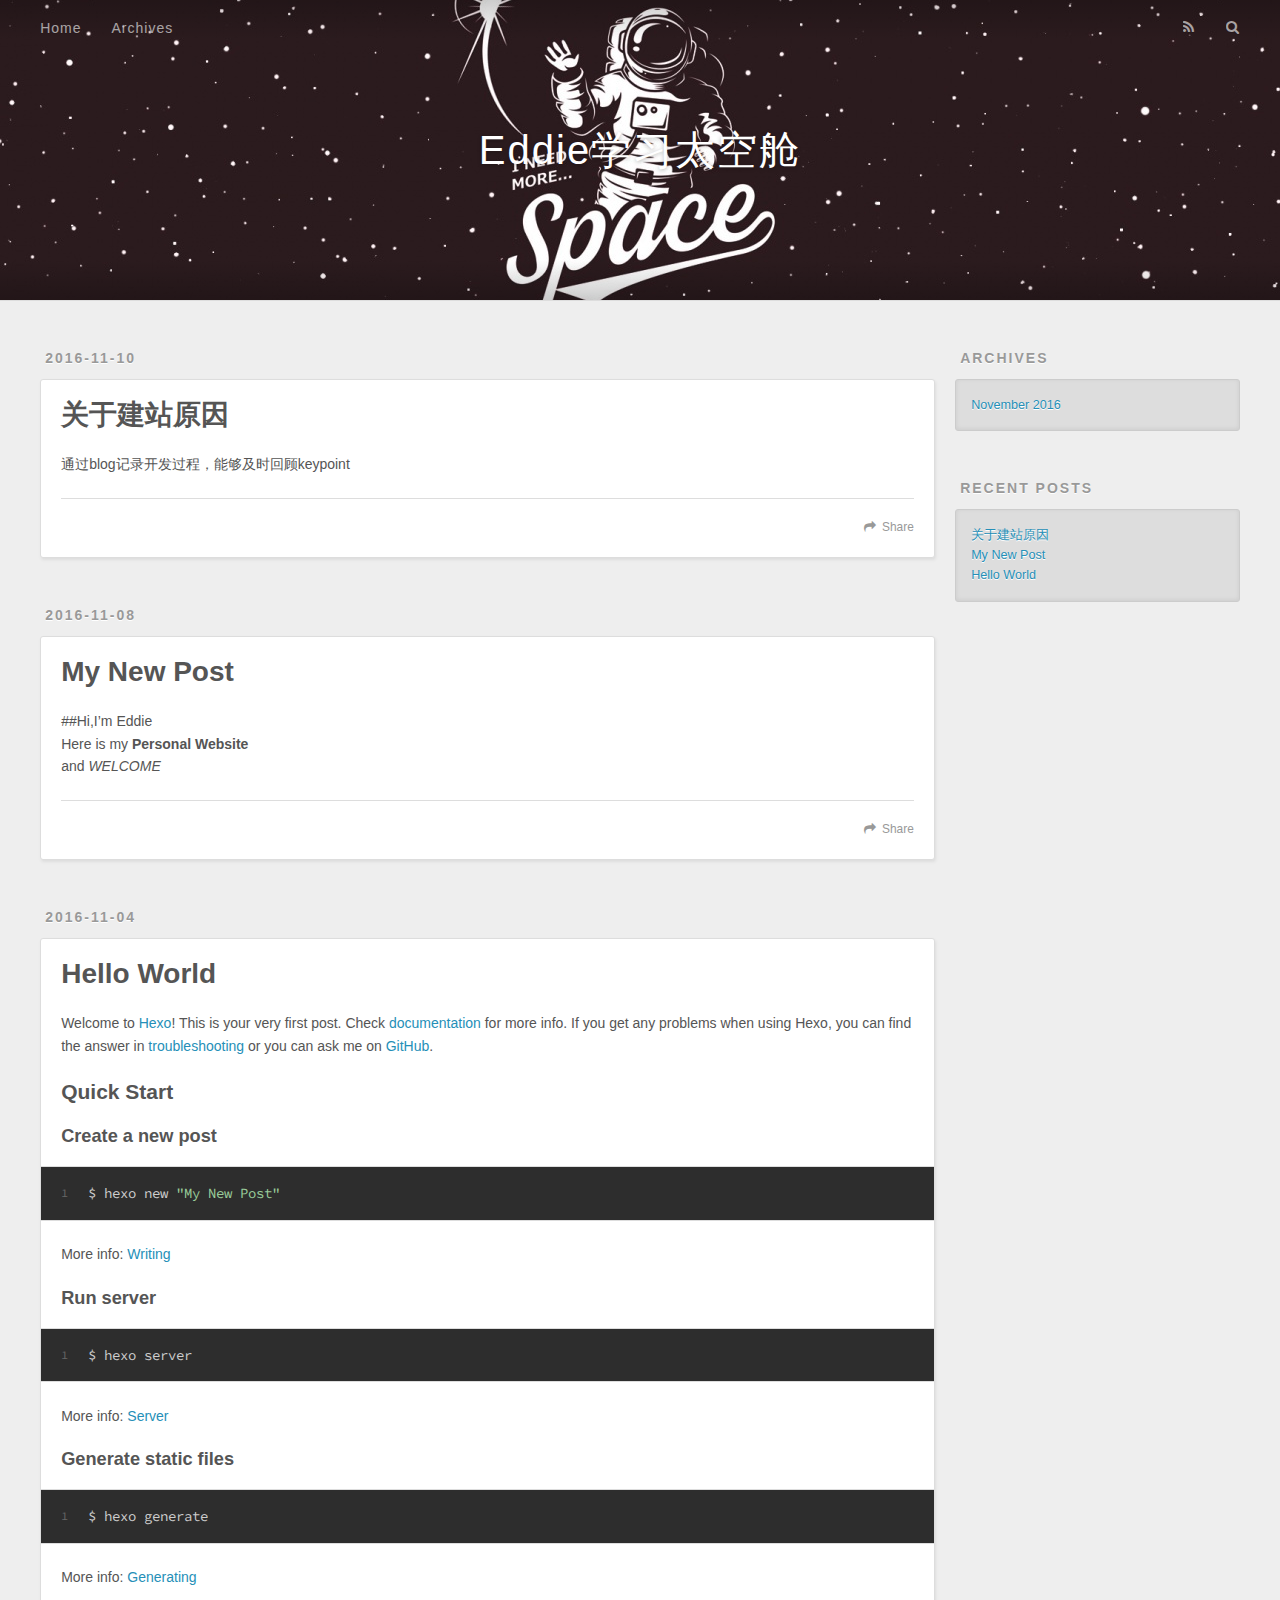
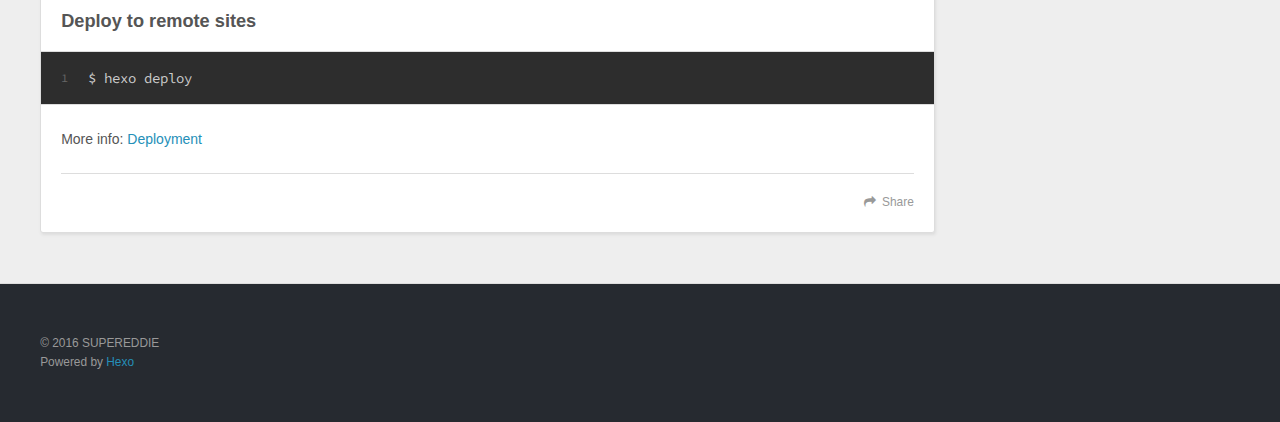
==== commit 1923ebbd: "Site updated: 2016-11-10 11:03:53" ====
--- a/index.html
+++ b/index.html
@@ -88,7 +88,7 @@
       
     </div>
     <footer class="article-footer">
-      <a data-url="http://yoursite.com/2016/11/10/关于建站原因/" data-id="civbrjwau0001ou1vv8g2p6ud" class="article-share-link">Share</a>
+      <a data-url="http://yoursite.com/2016/11/10/关于建站原因/" data-id="civbrsdh10002qq1vrvajnw99" class="article-share-link">Share</a>
       
       
     </footer>
@@ -125,7 +125,7 @@
       
     </div>
     <footer class="article-footer">
-      <a data-url="http://yoursite.com/2016/11/08/Welcome/" data-id="civbrjwap0000ou1vcb3n0wql" class="article-share-link">Share</a>
+      <a data-url="http://yoursite.com/2016/11/08/Welcome/" data-id="civbrsdgt0000qq1v3rqqokk1" class="article-share-link">Share</a>
       
       
     </footer>
@@ -170,7 +170,7 @@
       
     </div>
     <footer class="article-footer">
-      <a data-url="http://yoursite.com/2016/11/04/hello-world/" data-id="civbrjwax0002ou1vmroch0kl" class="article-share-link">Share</a>
+      <a data-url="http://yoursite.com/2016/11/04/hello-world/" data-id="civbrsdgy0001qq1vl0hk0mcj" class="article-share-link">Share</a>
       
       
     </footer>
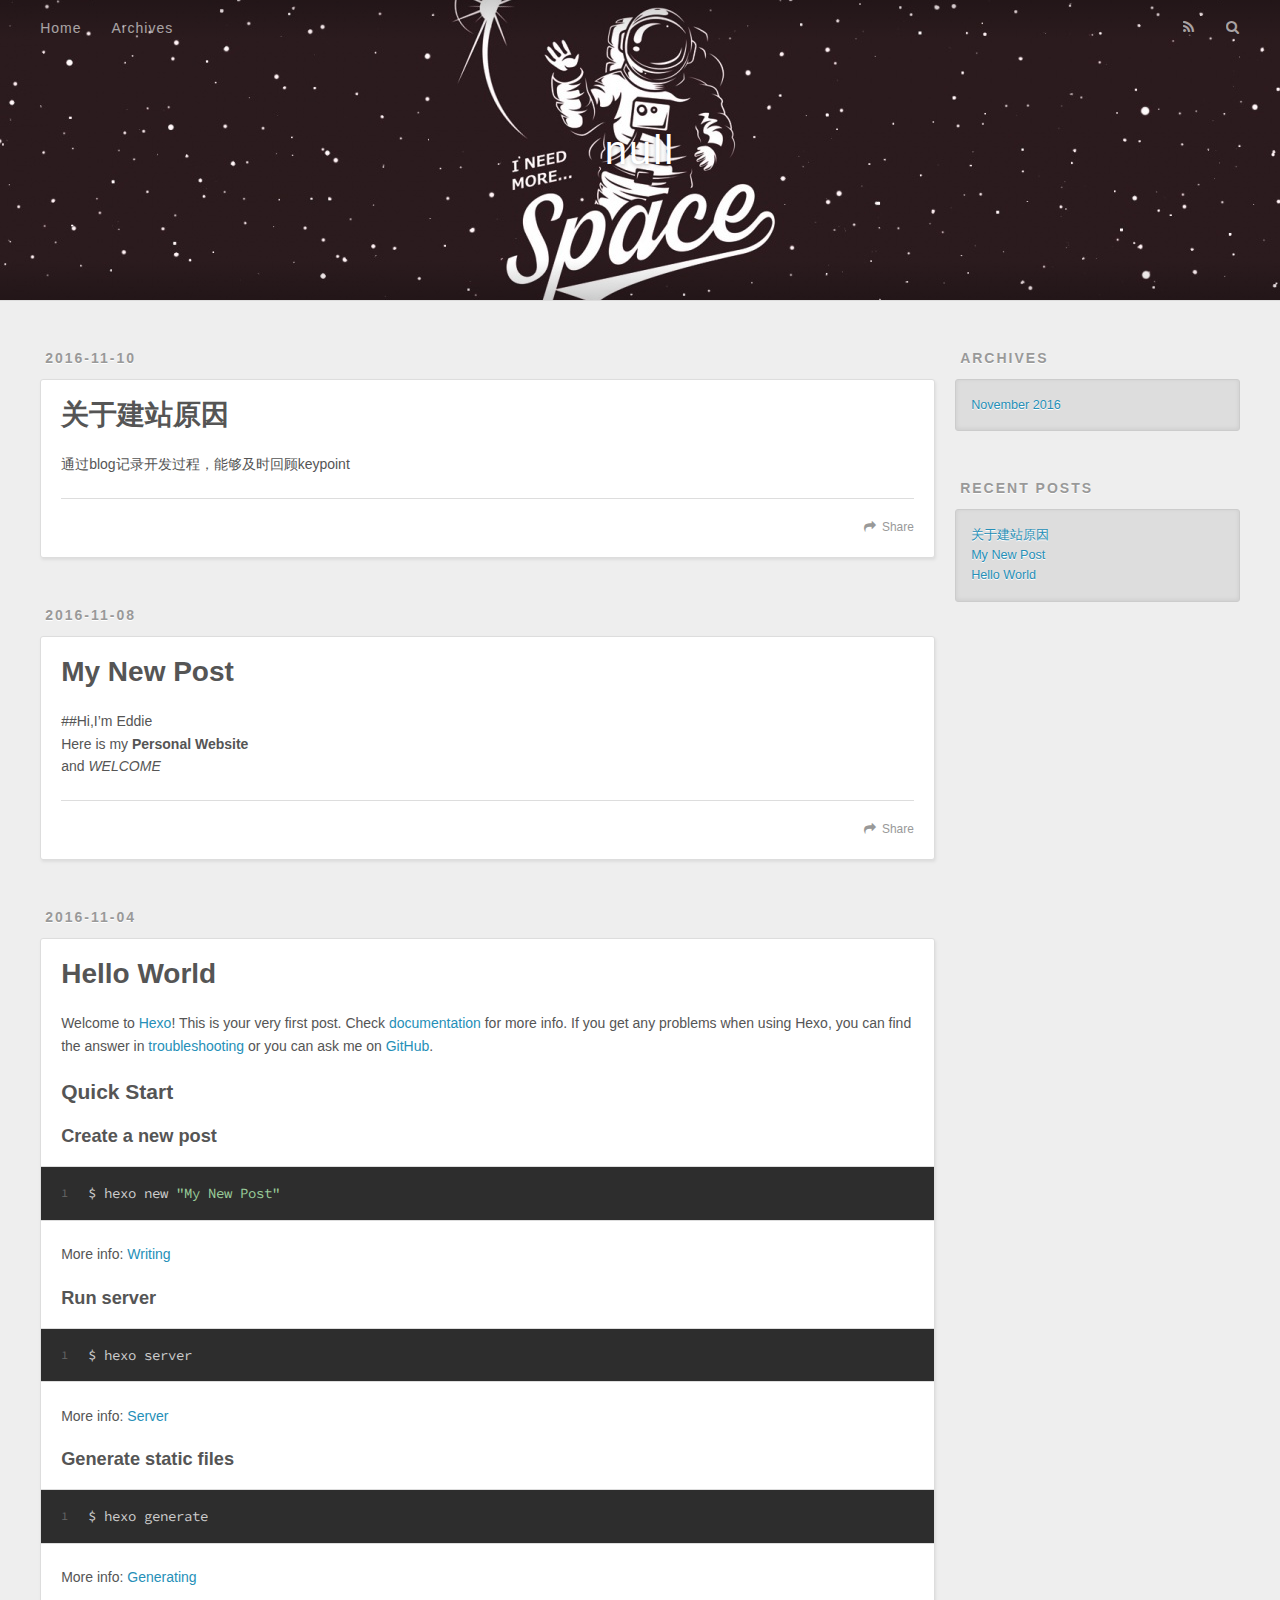
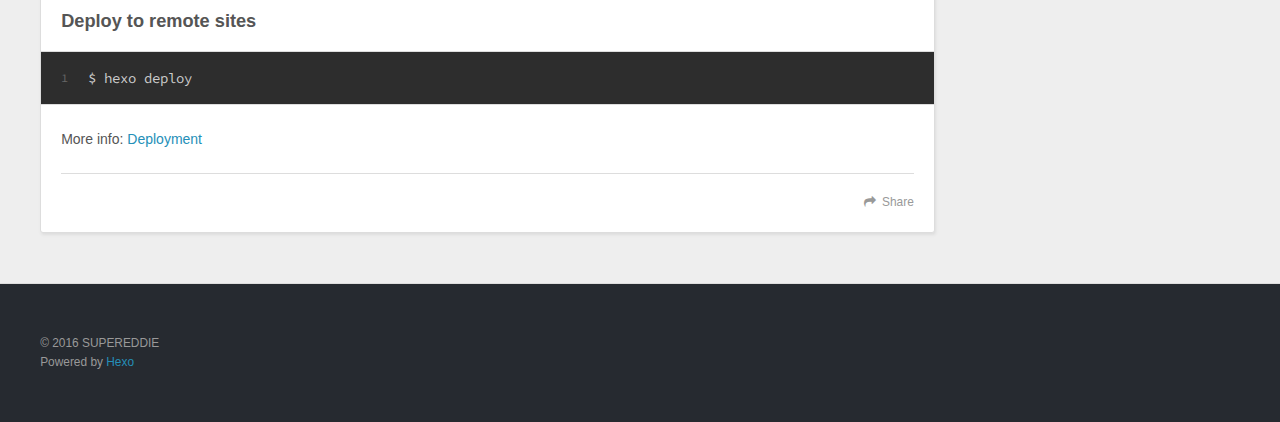
==== commit a60234a5: "Site updated: 2016-11-10 11:17:50" ====
--- a/index.html
+++ b/index.html
@@ -3,16 +3,16 @@
 <head>
   <meta charset="utf-8">
   
-  <title>Eddie学习太空舱</title>
+  <title>null</title>
   <meta name="viewport" content="width=device-width, initial-scale=1, maximum-scale=1">
   <meta property="og:type" content="website">
-<meta property="og:title" content="Eddie学习太空舱">
+<meta property="og:title">
 <meta property="og:url" content="http://yoursite.com/index.html">
-<meta property="og:site_name" content="Eddie学习太空舱">
+<meta property="og:site_name">
 <meta name="twitter:card" content="summary">
-<meta name="twitter:title" content="Eddie学习太空舱">
-  
-    <link rel="alternate" href="/atom.xml" title="Eddie学习太空舱" type="application/atom+xml">
+<meta name="twitter:title">
+  
+    <link rel="alternate" href="/atom.xml" title="null" type="application/atom+xml">
   
   
     <link rel="icon" href="/favicon.png">
@@ -33,7 +33,7 @@
   <div id="header-outer" class="outer">
     <div id="header-title" class="inner">
       <h1 id="logo-wrap">
-        <a href="/" id="logo">Eddie学习太空舱</a>
+        <a href="/" id="logo">null</a>
       </h1>
       
     </div>
@@ -88,7 +88,7 @@
       
     </div>
     <footer class="article-footer">
-      <a data-url="http://yoursite.com/2016/11/10/关于建站原因/" data-id="civbrsdh10002qq1vrvajnw99" class="article-share-link">Share</a>
+      <a data-url="http://yoursite.com/2016/11/10/关于建站原因/" data-id="civbsalio0002tg1vug7cr6li" class="article-share-link">Share</a>
       
       
     </footer>
@@ -125,7 +125,7 @@
       
     </div>
     <footer class="article-footer">
-      <a data-url="http://yoursite.com/2016/11/08/Welcome/" data-id="civbrsdgt0000qq1v3rqqokk1" class="article-share-link">Share</a>
+      <a data-url="http://yoursite.com/2016/11/08/Welcome/" data-id="civbsalig0000tg1v39t2f4ns" class="article-share-link">Share</a>
       
       
     </footer>
@@ -170,7 +170,7 @@
       
     </div>
     <footer class="article-footer">
-      <a data-url="http://yoursite.com/2016/11/04/hello-world/" data-id="civbrsdgy0001qq1vl0hk0mcj" class="article-share-link">Share</a>
+      <a data-url="http://yoursite.com/2016/11/04/hello-world/" data-id="civbsalil0001tg1vnowaplfo" class="article-share-link">Share</a>
       
       
     </footer>
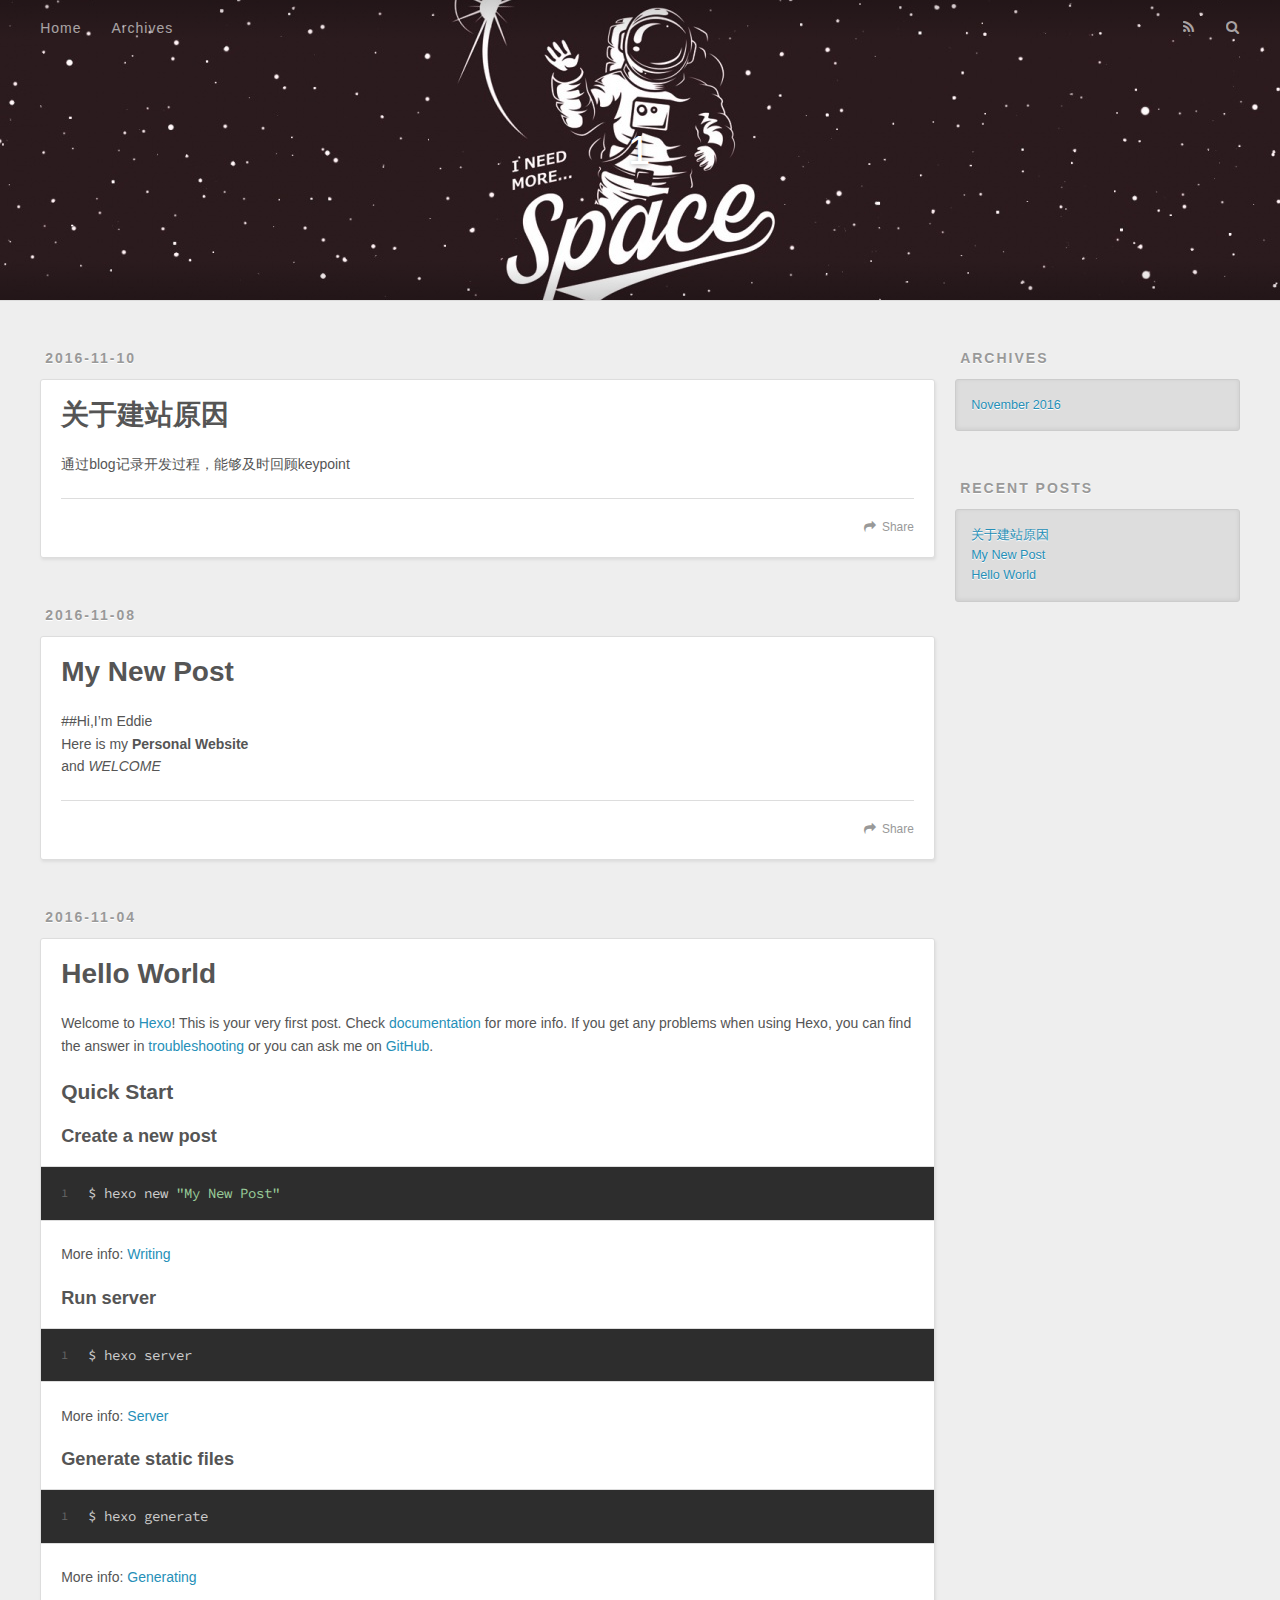
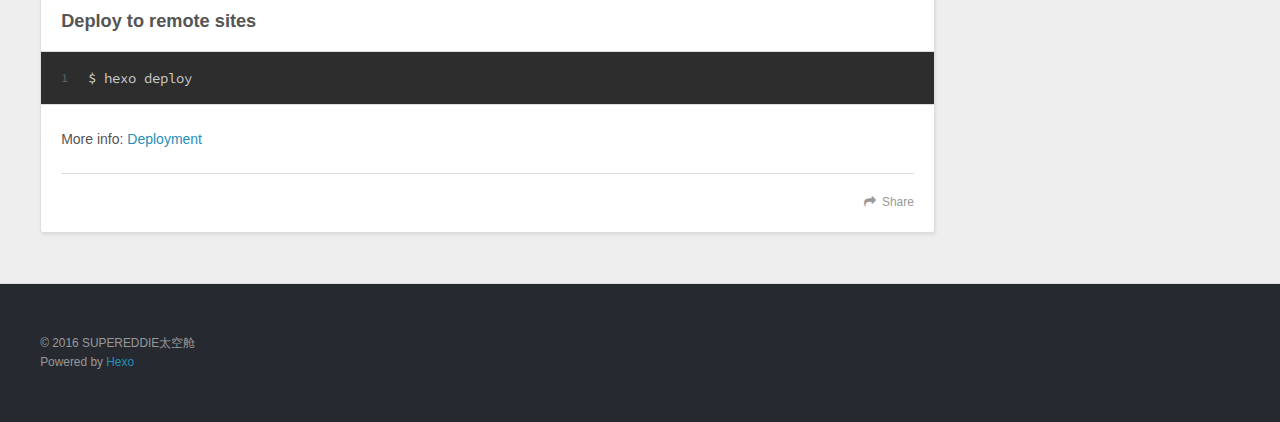
==== commit 3945f235: "Site updated: 2016-11-10 11:25:04" ====
--- a/index.html
+++ b/index.html
@@ -3,16 +3,16 @@
 <head>
   <meta charset="utf-8">
   
-  <title>null</title>
+  <title>1</title>
   <meta name="viewport" content="width=device-width, initial-scale=1, maximum-scale=1">
   <meta property="og:type" content="website">
-<meta property="og:title">
+<meta property="og:title" content="1">
 <meta property="og:url" content="http://yoursite.com/index.html">
-<meta property="og:site_name">
+<meta property="og:site_name" content="1">
 <meta name="twitter:card" content="summary">
-<meta name="twitter:title">
-  
-    <link rel="alternate" href="/atom.xml" title="null" type="application/atom+xml">
+<meta name="twitter:title" content="1">
+  
+    <link rel="alternate" href="/atom.xml" title="1" type="application/atom+xml">
   
   
     <link rel="icon" href="/favicon.png">
@@ -33,7 +33,7 @@
   <div id="header-outer" class="outer">
     <div id="header-title" class="inner">
       <h1 id="logo-wrap">
-        <a href="/" id="logo">null</a>
+        <a href="/" id="logo">1</a>
       </h1>
       
     </div>
@@ -88,7 +88,7 @@
       
     </div>
     <footer class="article-footer">
-      <a data-url="http://yoursite.com/2016/11/10/关于建站原因/" data-id="civbsalio0002tg1vug7cr6li" class="article-share-link">Share</a>
+      <a data-url="http://yoursite.com/2016/11/10/关于建站原因/" data-id="civbsjyw80002vi1vqpk5zr5g" class="article-share-link">Share</a>
       
       
     </footer>
@@ -125,7 +125,7 @@
       
     </div>
     <footer class="article-footer">
-      <a data-url="http://yoursite.com/2016/11/08/Welcome/" data-id="civbsalig0000tg1v39t2f4ns" class="article-share-link">Share</a>
+      <a data-url="http://yoursite.com/2016/11/08/Welcome/" data-id="civbsjyw10000vi1vqip9js60" class="article-share-link">Share</a>
       
       
     </footer>
@@ -170,7 +170,7 @@
       
     </div>
     <footer class="article-footer">
-      <a data-url="http://yoursite.com/2016/11/04/hello-world/" data-id="civbsalil0001tg1vnowaplfo" class="article-share-link">Share</a>
+      <a data-url="http://yoursite.com/2016/11/04/hello-world/" data-id="civbsjyw50001vi1vc95qexa4" class="article-share-link">Share</a>
       
       
     </footer>
@@ -233,7 +233,7 @@
   
   <div class="outer">
     <div id="footer-info" class="inner">
-      &copy; 2016 SUPEREDDIE<br>
+      &copy; 2016 SUPEREDDIE太空舱<br>
       Powered by <a href="http://hexo.io/" target="_blank">Hexo</a>
     </div>
   </div>
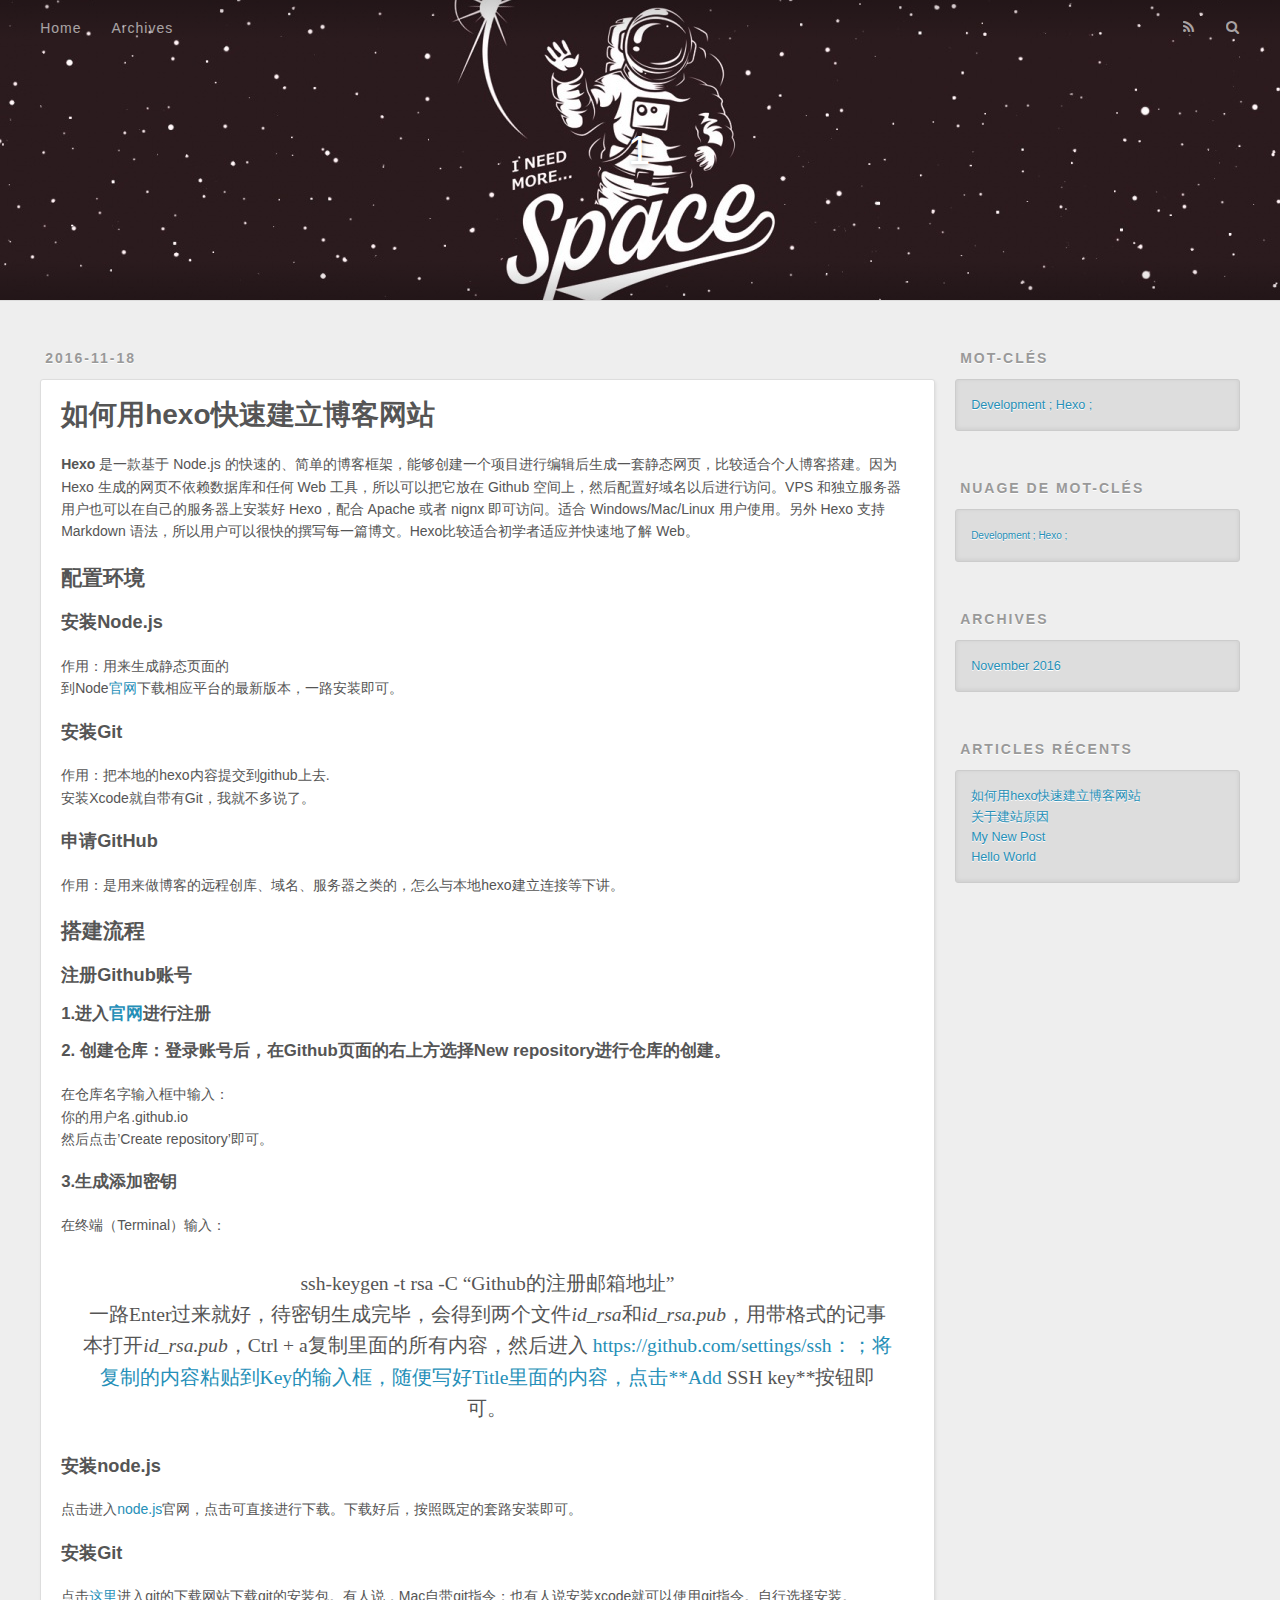
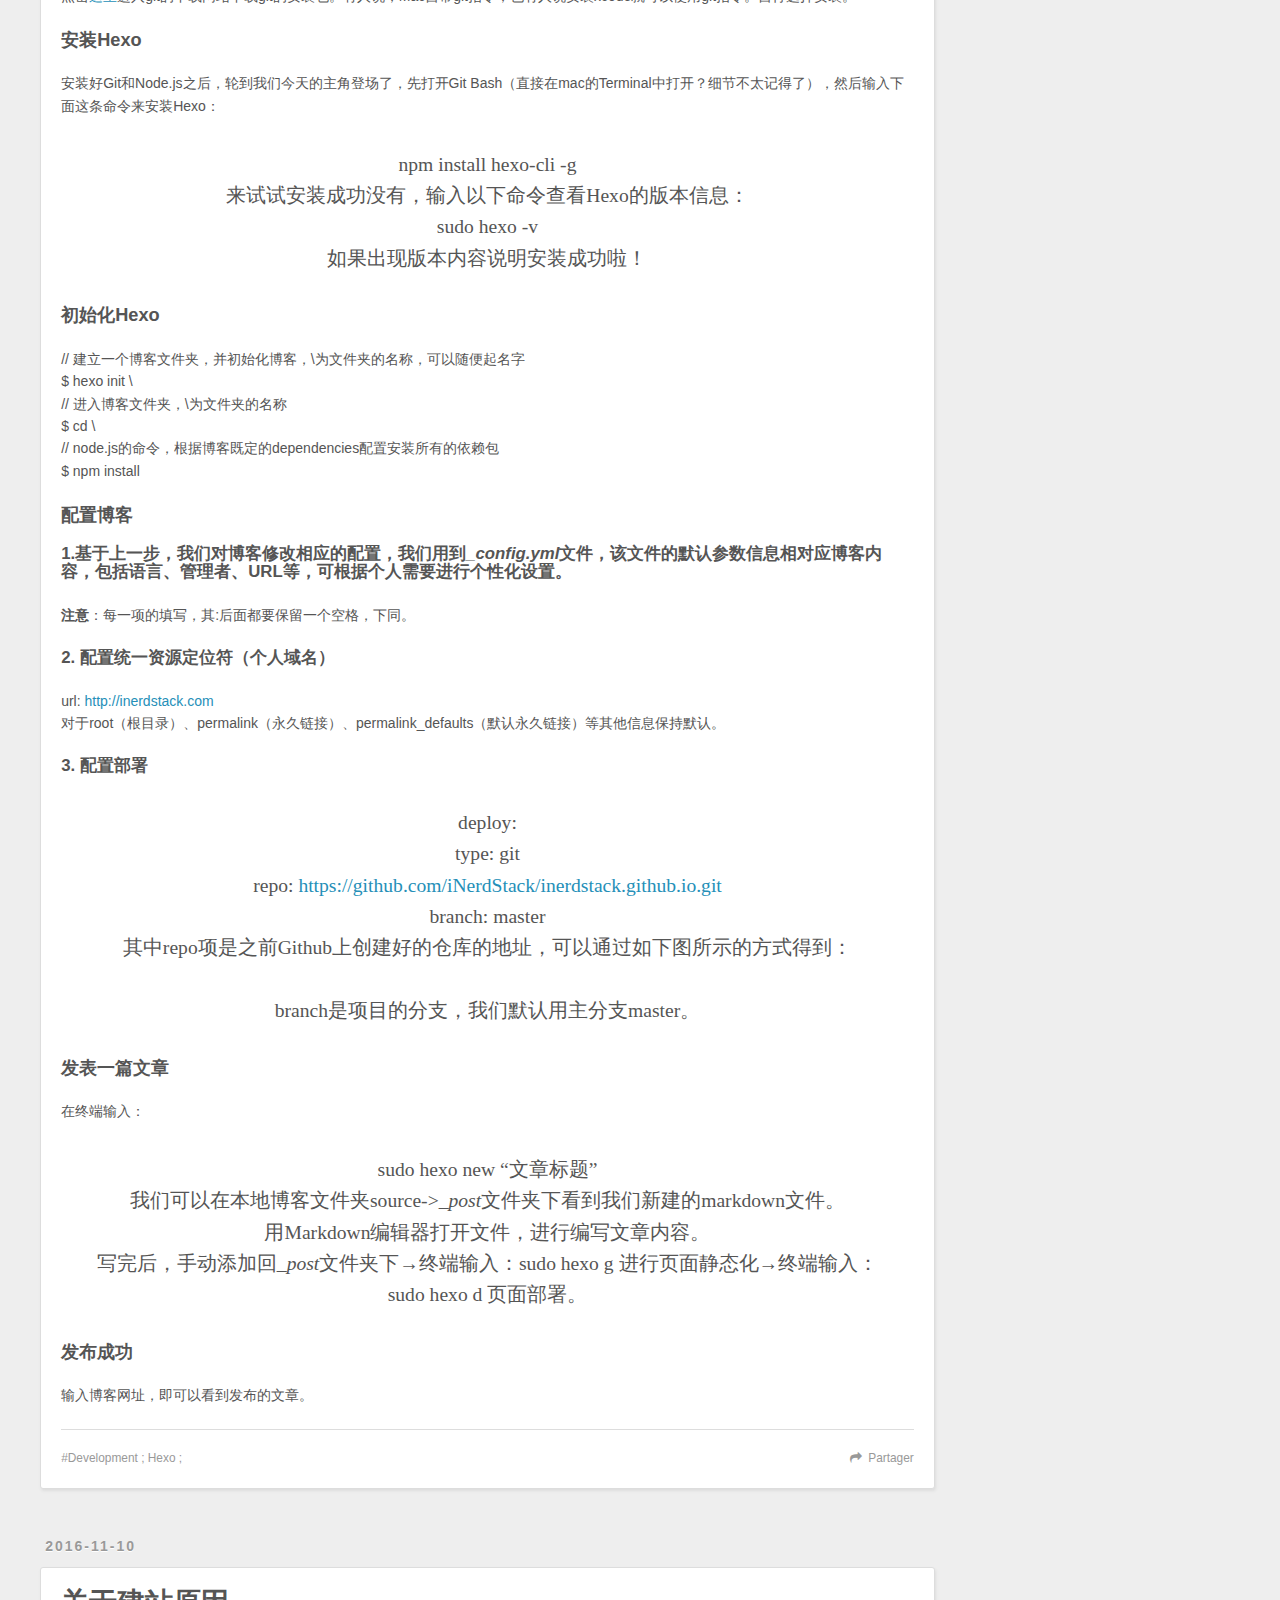
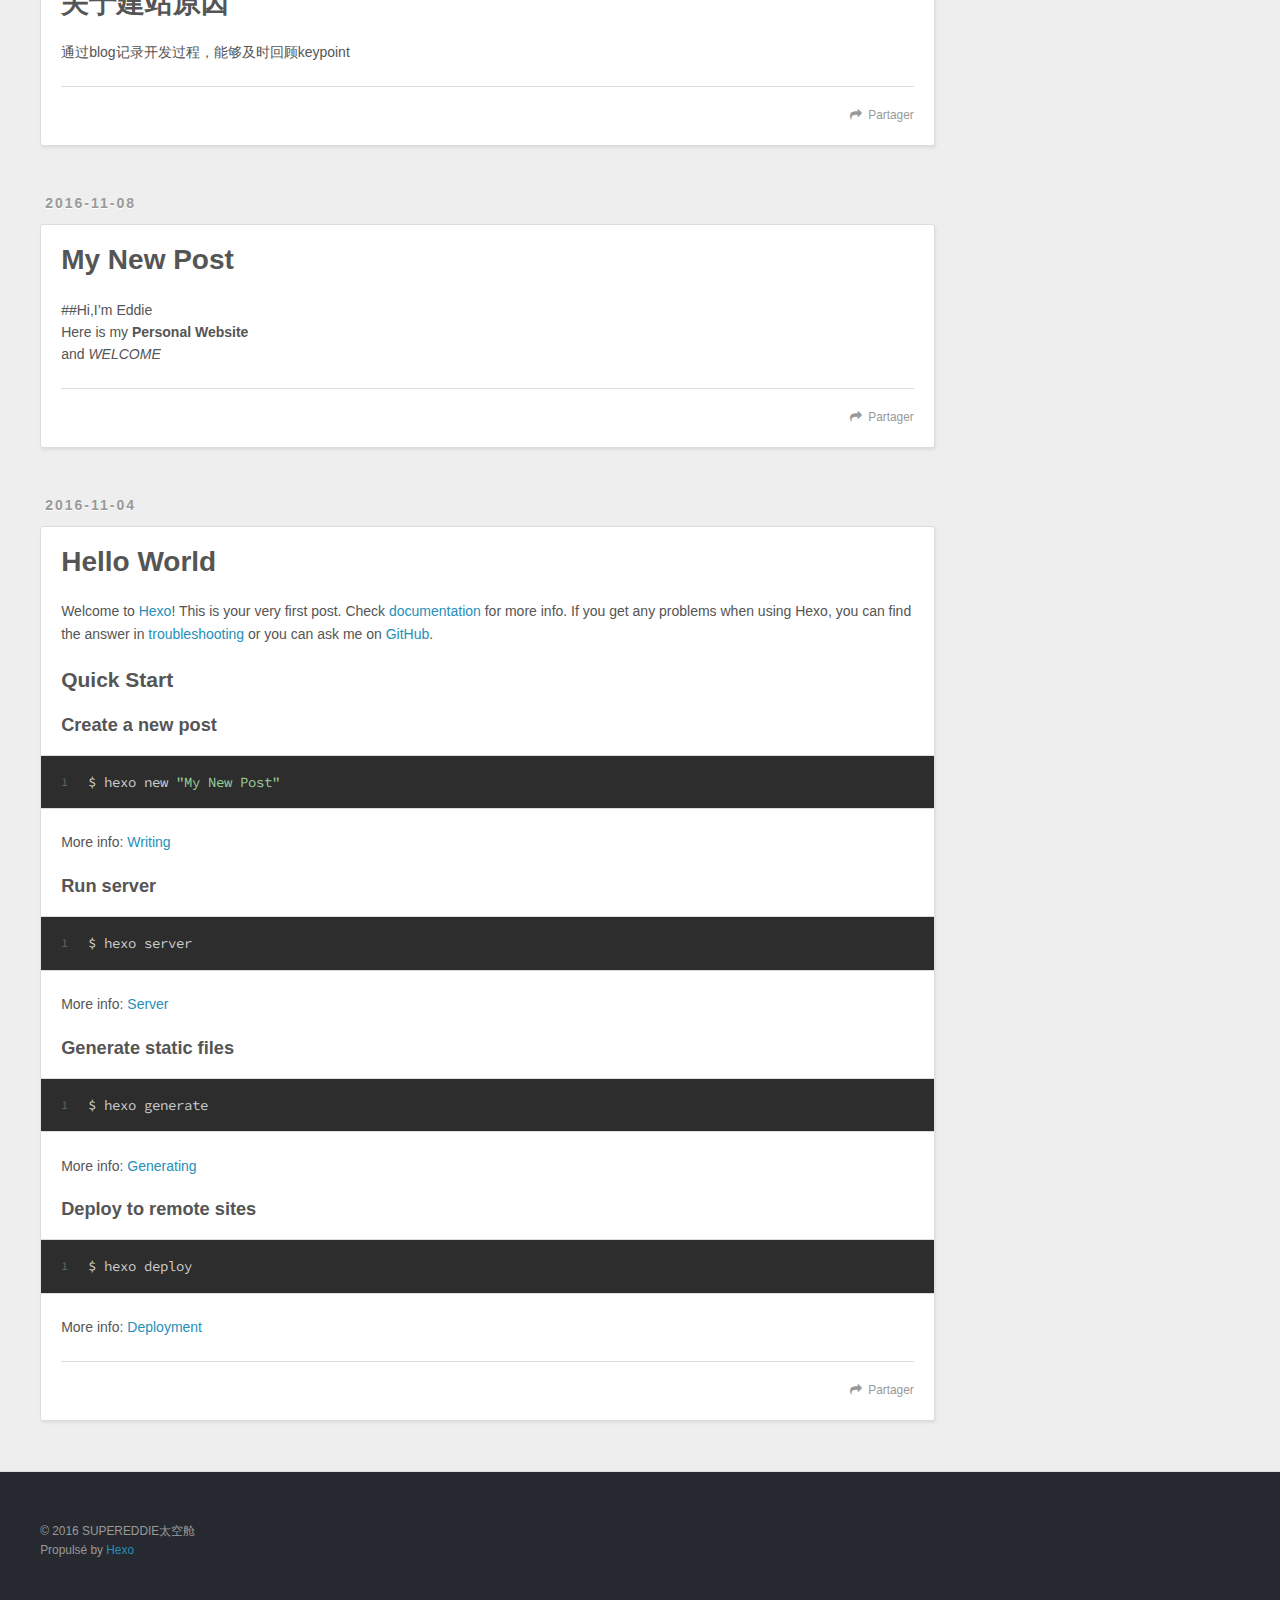
==== commit cb87557c: "Site updated: 2016-11-18 18:39:37" ====
--- a/index.html
+++ b/index.html
@@ -48,9 +48,9 @@
       </nav>
       <nav id="sub-nav">
         
-          <a id="nav-rss-link" class="nav-icon" href="/atom.xml" title="RSS Feed"></a>
-        
-        <a id="nav-search-btn" class="nav-icon" title="Search"></a>
+          <a id="nav-rss-link" class="nav-icon" href="/atom.xml" title="Flux RSS"></a>
+        
+        <a id="nav-search-btn" class="nav-icon" title="Rechercher"></a>
       </nav>
       <div id="search-form-wrap">
         <form action="//google.com/search" method="get" accept-charset="UTF-8" class="search-form"><input type="search" name="q" results="0" class="search-form-input" placeholder="Search"><button type="submit" class="search-form-submit">&#xF002;</button><input type="hidden" name="sitesearch" value="http://yoursite.com"></form>
@@ -60,6 +60,70 @@
 </header>
       <div class="outer">
         <section id="main">
+  
+    <article id="post-如何用hexo快速建立博客网站" class="article article-type-post" itemscope itemprop="blogPost">
+  <div class="article-meta">
+    <a href="/2016/11/18/如何用hexo快速建立博客网站/" class="article-date">
+  <time datetime="2016-11-18T03:49:31.000Z" itemprop="datePublished">2016-11-18</time>
+</a>
+    
+  </div>
+  <div class="article-inner">
+    
+    
+      <header class="article-header">
+        
+  
+    <h1 itemprop="name">
+      <a class="article-title" href="/2016/11/18/如何用hexo快速建立博客网站/">如何用hexo快速建立博客网站</a>
+    </h1>
+  
+
+      </header>
+    
+    <div class="article-entry" itemprop="articleBody">
+      
+        <p><strong>Hexo</strong> 是一款基于 Node.js 的快速的、简单的博客框架，能够创建一个项目进行编辑后生成一套静态网页，比较适合个人博客搭建。因为 Hexo 生成的网页不依赖数据库和任何 Web 工具，所以可以把它放在 Github 空间上，然后配置好域名以后进行访问。VPS 和独立服务器用户也可以在自己的服务器上安装好 Hexo，配合 Apache 或者 nignx 即可访问。适合 Windows/Mac/Linux 用户使用。另外 Hexo 支持 Markdown 语法，所以用户可以很快的撰写每一篇博文。Hexo比较适合初学者适应并快速地了解 Web。</p>
+<h2 id="配置环境"><a href="#配置环境" class="headerlink" title="配置环境"></a>配置环境</h2><h3 id="安装Node-js"><a href="#安装Node-js" class="headerlink" title="安装Node.js"></a>安装Node.js</h3><p>作用：用来生成静态页面的<br>到Node<a href="https://nodejs.org/en/" target="_blank" rel="external">官网</a>下载相应平台的最新版本，一路安装即可。</p>
+<h3 id="安装Git"><a href="#安装Git" class="headerlink" title="安装Git"></a>安装Git</h3><p>作用：把本地的hexo内容提交到github上去.<br>安装Xcode就自带有Git，我就不多说了。</p>
+<h3 id="申请GitHub"><a href="#申请GitHub" class="headerlink" title="申请GitHub"></a>申请GitHub</h3><p>作用：是用来做博客的远程创库、域名、服务器之类的，怎么与本地hexo建立连接等下讲。</p>
+<h2 id="搭建流程"><a href="#搭建流程" class="headerlink" title="搭建流程"></a>搭建流程</h2><h3 id="注册Github账号"><a href="#注册Github账号" class="headerlink" title="注册Github账号"></a>注册Github账号</h3><h4 id="1-进入官网进行注册"><a href="#1-进入官网进行注册" class="headerlink" title="1.进入官网进行注册"></a>1.进入<a href="https://github.com/" target="_blank" rel="external">官网</a>进行注册</h4><h4 id="2-创建仓库：登录账号后，在Github页面的右上方选择New-repository进行仓库的创建。"><a href="#2-创建仓库：登录账号后，在Github页面的右上方选择New-repository进行仓库的创建。" class="headerlink" title="2. 创建仓库：登录账号后，在Github页面的右上方选择New repository进行仓库的创建。"></a>2. 创建仓库：登录账号后，在Github页面的右上方选择New repository进行仓库的创建。</h4><p>在仓库名字输入框中输入：<br>你的用户名.github.io<br>然后点击’Create repository’即可。</p>
+<h4 id="3-生成添加密钥"><a href="#3-生成添加密钥" class="headerlink" title="3.生成添加密钥"></a>3.生成添加密钥</h4><p>在终端（Terminal）输入：</p>
+<blockquote>
+<p>ssh-keygen -t rsa -C “Github的注册邮箱地址”<br>一路Enter过来就好，待密钥生成完毕，会得到两个文件<em>id_rsa</em>和<em>id_rsa.pub</em>，用带格式的记事本打开<em>id_rsa.pub</em>，Ctrl + a复制里面的所有内容，然后进入 <a href="https://github.com/settings/ssh：；将复制的内容粘贴到Key的输入框，随便写好Title里面的内容，点击**Add" target="_blank" rel="external">https://github.com/settings/ssh：；将复制的内容粘贴到Key的输入框，随便写好Title里面的内容，点击**Add</a> SSH key**按钮即可。</p>
+</blockquote>
+<h3 id="安装node-js"><a href="#安装node-js" class="headerlink" title="安装node.js"></a>安装node.js</h3><p>点击进入<a href="https://nodejs.org/en/" target="_blank" rel="external">node.js</a>官网，点击可直接进行下载。下载好后，按照既定的套路安装即可。</p>
+<h3 id="安装Git-1"><a href="#安装Git-1" class="headerlink" title="安装Git"></a>安装Git</h3><p>点击<a href="https://git-scm.com/downloads" target="_blank" rel="external">这里</a>进入git的下载网站下载git的安装包。有人说，Mac自带git指令；也有人说安装xcode就可以使用git指令。自行选择安装。</p>
+<h3 id="安装Hexo"><a href="#安装Hexo" class="headerlink" title="安装Hexo"></a>安装Hexo</h3><p>安装好Git和Node.js之后，轮到我们今天的主角登场了，先打开Git Bash（直接在mac的Terminal中打开？细节不太记得了），然后输入下面这条命令来安装Hexo：</p>
+<blockquote>
+<p>npm install hexo-cli -g<br>来试试安装成功没有，输入以下命令查看Hexo的版本信息：<br>sudo hexo -v<br>如果出现版本内容说明安装成功啦！</p>
+</blockquote>
+<h3 id="初始化Hexo"><a href="#初始化Hexo" class="headerlink" title="初始化Hexo"></a>初始化Hexo</h3><p>// 建立一个博客文件夹，并初始化博客，\<folder\>为文件夹的名称，可以随便起名字<br>$ hexo init \<folder\><br>// 进入博客文件夹，\<folder\>为文件夹的名称<br>$ cd \<folder\><br>// node.js的命令，根据博客既定的dependencies配置安装所有的依赖包<br>$ npm install</folder\></folder\></folder\></folder\></p>
+<h3 id="配置博客"><a href="#配置博客" class="headerlink" title="配置博客"></a>配置博客</h3><h4 id="1-基于上一步，我们对博客修改相应的配置，我们用到-config-yml文件，该文件的默认参数信息相对应博客内容，包括语言、管理者、URL等，可根据个人需要进行个性化设置。"><a href="#1-基于上一步，我们对博客修改相应的配置，我们用到-config-yml文件，该文件的默认参数信息相对应博客内容，包括语言、管理者、URL等，可根据个人需要进行个性化设置。" class="headerlink" title="1.基于上一步，我们对博客修改相应的配置，我们用到_config.yml文件，该文件的默认参数信息相对应博客内容，包括语言、管理者、URL等，可根据个人需要进行个性化设置。"></a>1.基于上一步，我们对博客修改相应的配置，我们用到<em>_config.yml</em>文件，该文件的默认参数信息相对应博客内容，包括语言、管理者、URL等，可根据个人需要进行个性化设置。</h4><p><strong>注意</strong>：每一项的填写，其:后面都要保留一个空格，下同。</p>
+<h4 id="2-配置统一资源定位符（个人域名）"><a href="#2-配置统一资源定位符（个人域名）" class="headerlink" title="2. 配置统一资源定位符（个人域名）"></a>2. 配置统一资源定位符（个人域名）</h4><p>url: <a href="http://inerdstack.com" target="_blank" rel="external">http://inerdstack.com</a><br>对于root（根目录）、permalink（永久链接）、permalink_defaults（默认永久链接）等其他信息保持默认。</p>
+<h4 id="3-配置部署"><a href="#3-配置部署" class="headerlink" title="3. 配置部署"></a>3. 配置部署</h4><blockquote>
+<p>deploy:<br>type: git<br>repo: <a href="https://github.com/iNerdStack/inerdstack.github.io.git" target="_blank" rel="external">https://github.com/iNerdStack/inerdstack.github.io.git</a><br>branch: master<br>其中repo项是之前Github上创建好的仓库的地址，可以通过如下图所示的方式得到：<br><img src="http://upload-images.jianshu.io/upload_images/291600-973015a8b5aa2d03.png?imageMogr2/auto-orient/strip%7CimageView2/2/w/1240" alt=""><br>branch是项目的分支，我们默认用主分支master。</p>
+</blockquote>
+<h3 id="发表一篇文章"><a href="#发表一篇文章" class="headerlink" title="发表一篇文章"></a>发表一篇文章</h3><p>在终端输入：</p>
+<blockquote>
+<p>sudo hexo new “文章标题”<br>我们可以在本地博客文件夹source-><em>_post</em>文件夹下看到我们新建的markdown文件。<br>用Markdown编辑器打开文件，进行编写文章内容。<br>写完后，手动添加回<em>_post</em>文件夹下→终端输入：sudo hexo g 进行页面静态化→终端输入：sudo hexo d 页面部署。</p>
+</blockquote>
+<h3 id="发布成功"><a href="#发布成功" class="headerlink" title="发布成功"></a>发布成功</h3><p>输入博客网址，即可以看到发布的文章。</p>
+
+      
+    </div>
+    <footer class="article-footer">
+      <a data-url="http://yoursite.com/2016/11/18/如何用hexo快速建立博客网站/" data-id="civnnkrza0001l51vn3pdnp8x" class="article-share-link">Partager</a>
+      
+      
+  <ul class="article-tag-list"><li class="article-tag-list-item"><a class="article-tag-list-link" href="/tags/Development-Hexo/">Development ; Hexo ;</a></li></ul>
+
+    </footer>
+  </div>
+  
+</article>
+
+
   
     <article id="post-关于建站原因" class="article article-type-post" itemscope itemprop="blogPost">
   <div class="article-meta">
@@ -88,7 +152,7 @@
       
     </div>
     <footer class="article-footer">
-      <a data-url="http://yoursite.com/2016/11/10/关于建站原因/" data-id="civbsjyw80002vi1vqpk5zr5g" class="article-share-link">Share</a>
+      <a data-url="http://yoursite.com/2016/11/10/关于建站原因/" data-id="civnnkrzi0004l51v3mwcn2at" class="article-share-link">Partager</a>
       
       
     </footer>
@@ -125,7 +189,7 @@
       
     </div>
     <footer class="article-footer">
-      <a data-url="http://yoursite.com/2016/11/08/Welcome/" data-id="civbsjyw10000vi1vqip9js60" class="article-share-link">Share</a>
+      <a data-url="http://yoursite.com/2016/11/08/Welcome/" data-id="civnnkrze0002l51vb0g6pvnp" class="article-share-link">Partager</a>
       
       
     </footer>
@@ -170,7 +234,7 @@
       
     </div>
     <footer class="article-footer">
-      <a data-url="http://yoursite.com/2016/11/04/hello-world/" data-id="civbsjyw50001vi1vc95qexa4" class="article-share-link">Share</a>
+      <a data-url="http://yoursite.com/2016/11/04/hello-world/" data-id="civnnkrz50000l51vyt72sgyk" class="article-share-link">Partager</a>
       
       
     </footer>
@@ -189,9 +253,23 @@
 
   
     
-
-  
-    
+  <div class="widget-wrap">
+    <h3 class="widget-title">Mot-clés</h3>
+    <div class="widget">
+      <ul class="tag-list"><li class="tag-list-item"><a class="tag-list-link" href="/tags/Development-Hexo/">Development ; Hexo ;</a></li></ul>
+    </div>
+  </div>
+
+
+  
+    
+  <div class="widget-wrap">
+    <h3 class="widget-title">Nuage de mot-clés</h3>
+    <div class="widget tagcloud">
+      <a href="/tags/Development-Hexo/" style="font-size: 10px;">Development ; Hexo ;</a>
+    </div>
+  </div>
+
   
     
   <div class="widget-wrap">
@@ -205,9 +283,13 @@
   
     
   <div class="widget-wrap">
-    <h3 class="widget-title">Recent Posts</h3>
+    <h3 class="widget-title">Articles récents</h3>
     <div class="widget">
       <ul>
+        
+          <li>
+            <a href="/2016/11/18/如何用hexo快速建立博客网站/">如何用hexo快速建立博客网站</a>
+          </li>
         
           <li>
             <a href="/2016/11/10/关于建站原因/">关于建站原因</a>
@@ -234,7 +316,7 @@
   <div class="outer">
     <div id="footer-info" class="inner">
       &copy; 2016 SUPEREDDIE太空舱<br>
-      Powered by <a href="http://hexo.io/" target="_blank">Hexo</a>
+      Propulsé by <a href="http://hexo.io/" target="_blank">Hexo</a>
     </div>
   </div>
 </footer>
@@ -256,6 +338,15 @@
 
 
 <script src="/js/script.js"></script>
+<script>
+var _hmt = _hmt || [];
+(function() {
+  var hm = document.createElement("script");
+  hm.src = "https://hm.baidu.com/hm.js?ff04ffd850a10ad5e00f67c875da4b4f";
+  var s = document.getElementsByTagName("script")[0]; 
+  s.parentNode.insertBefore(hm, s);
+})();
+</script>
 
   </div>
 </body>
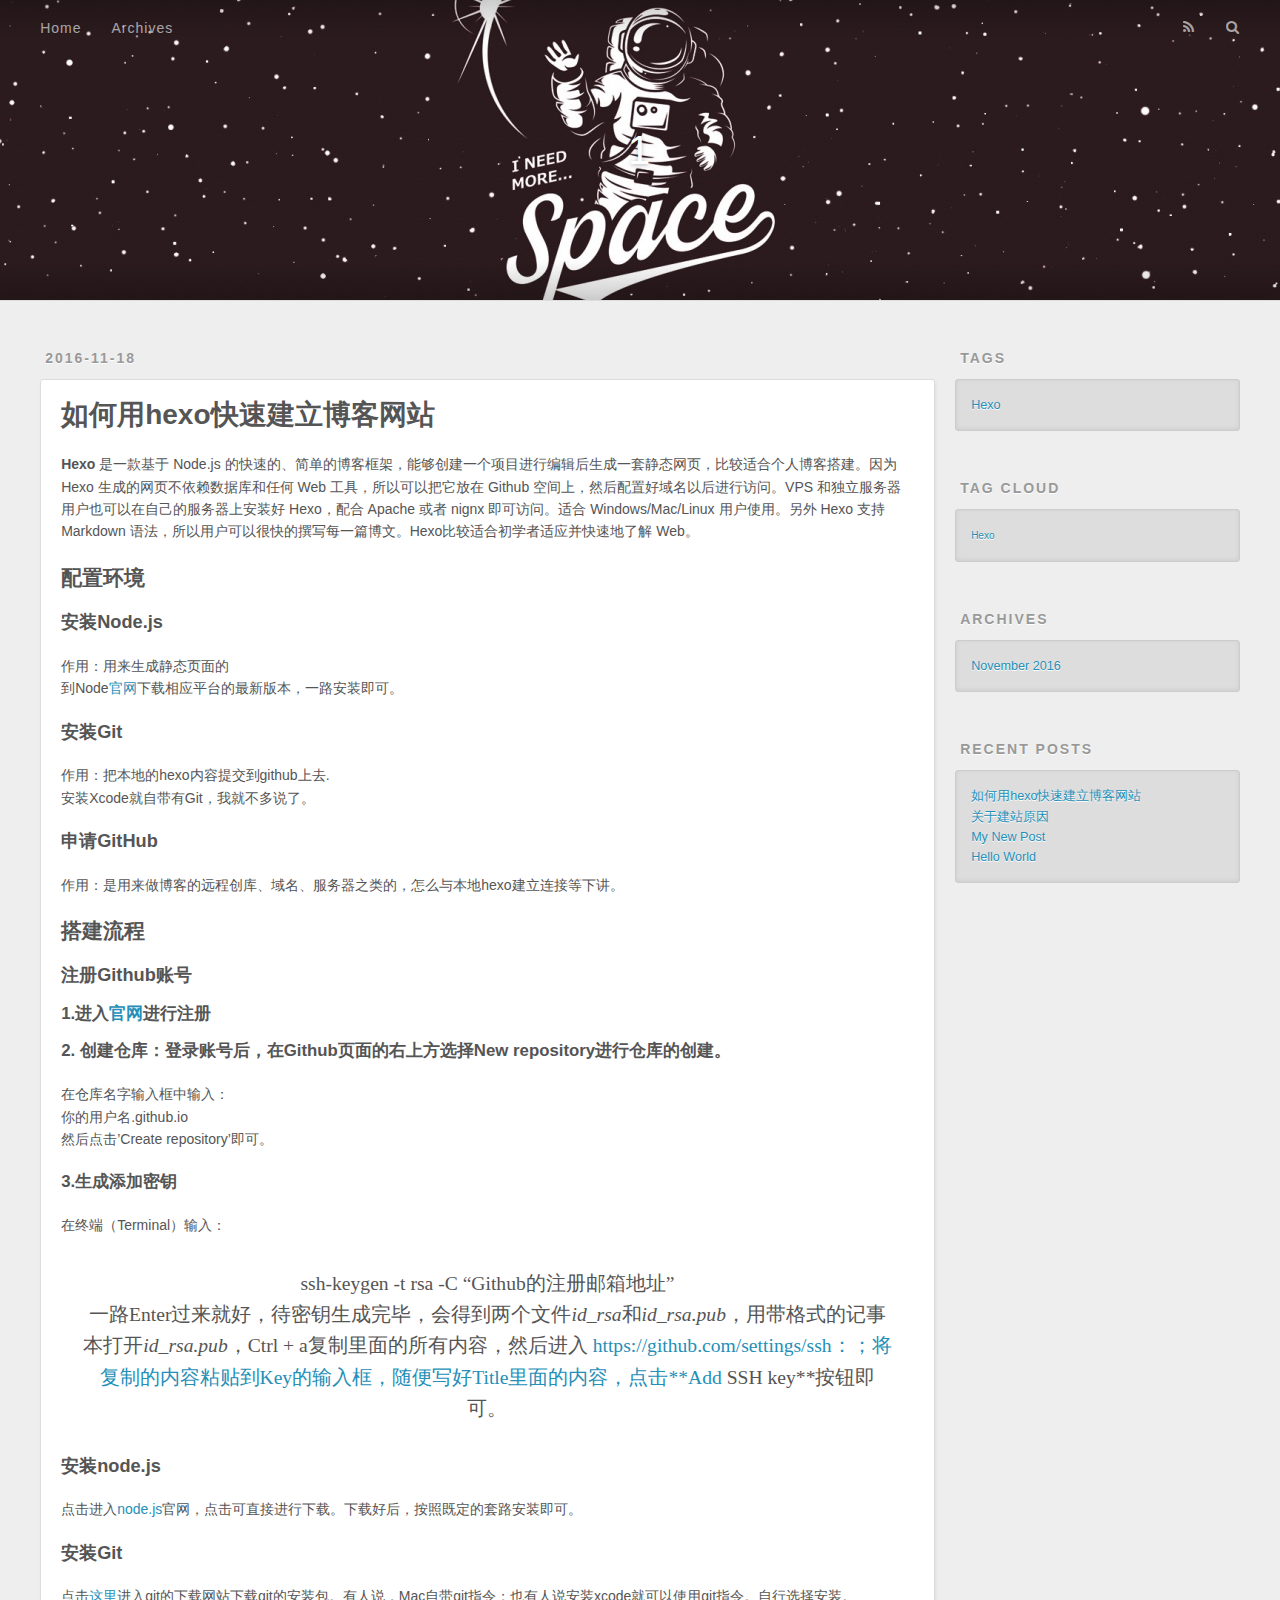
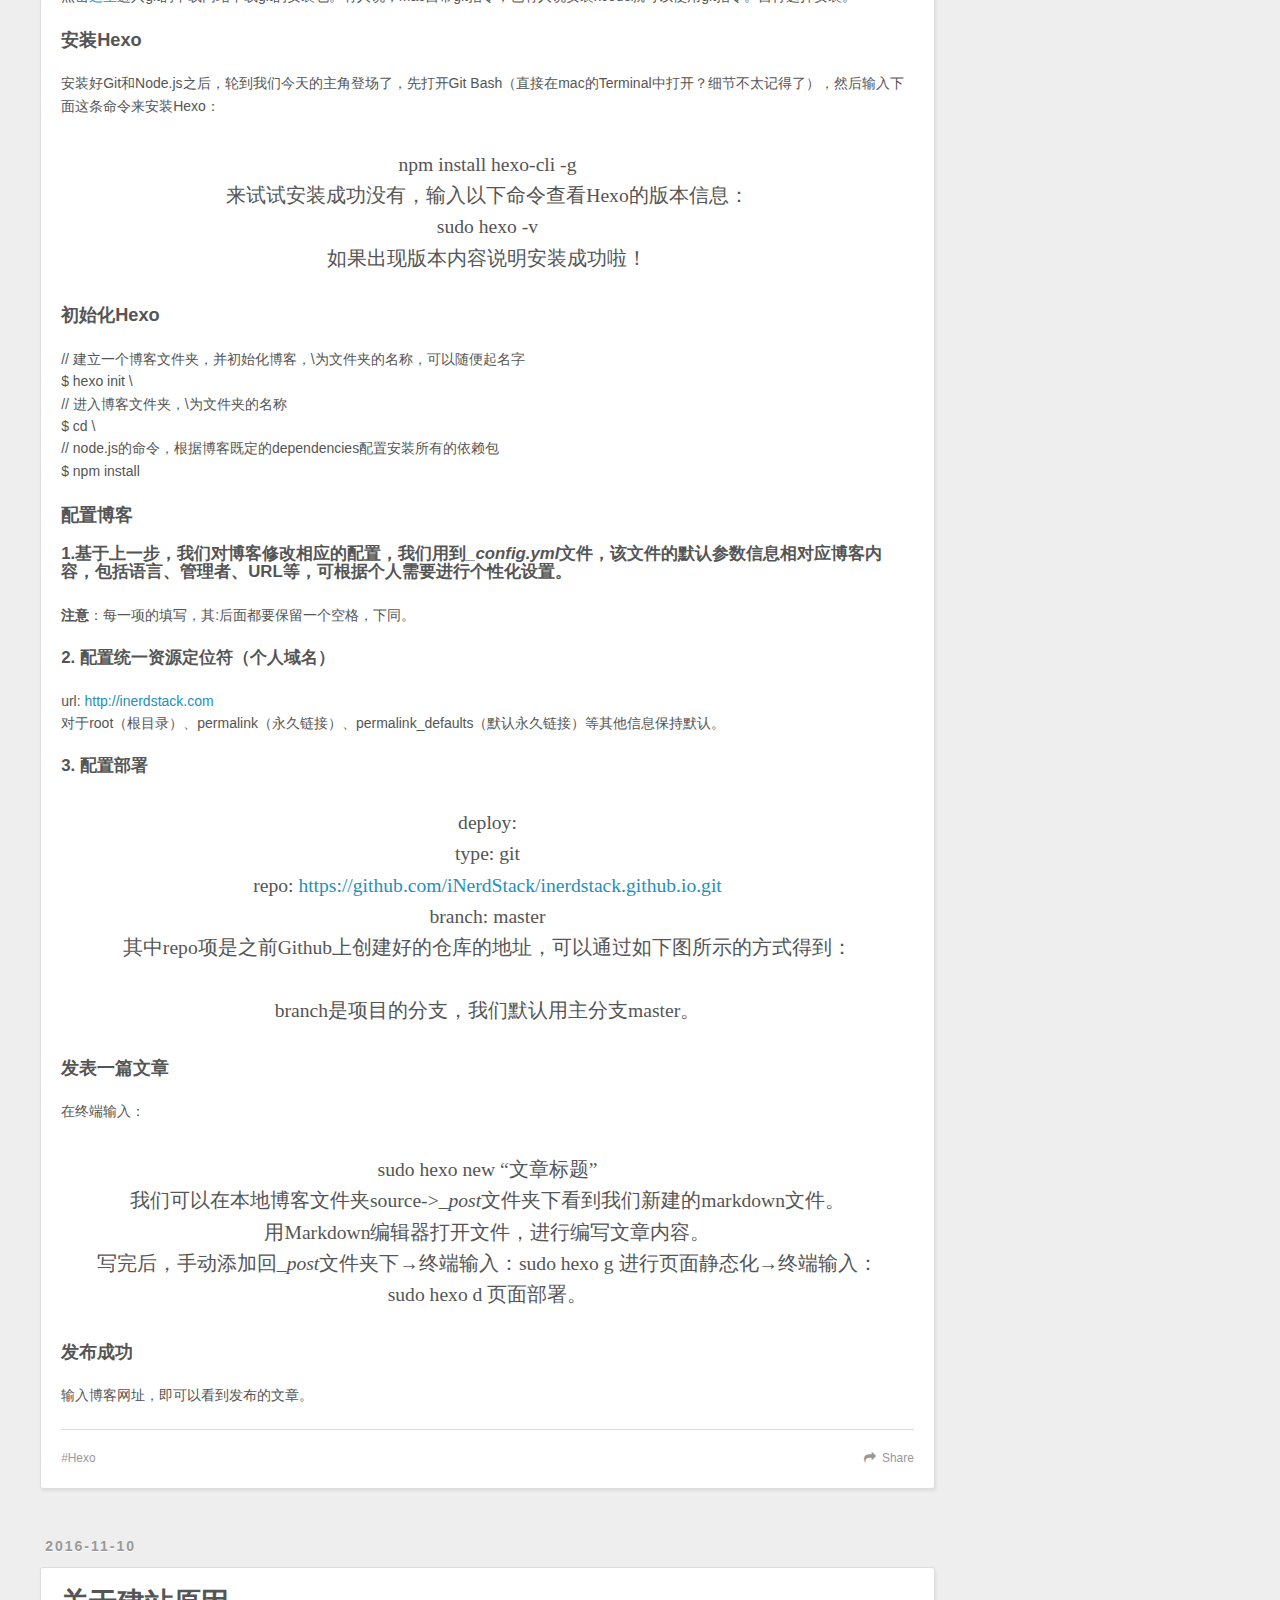
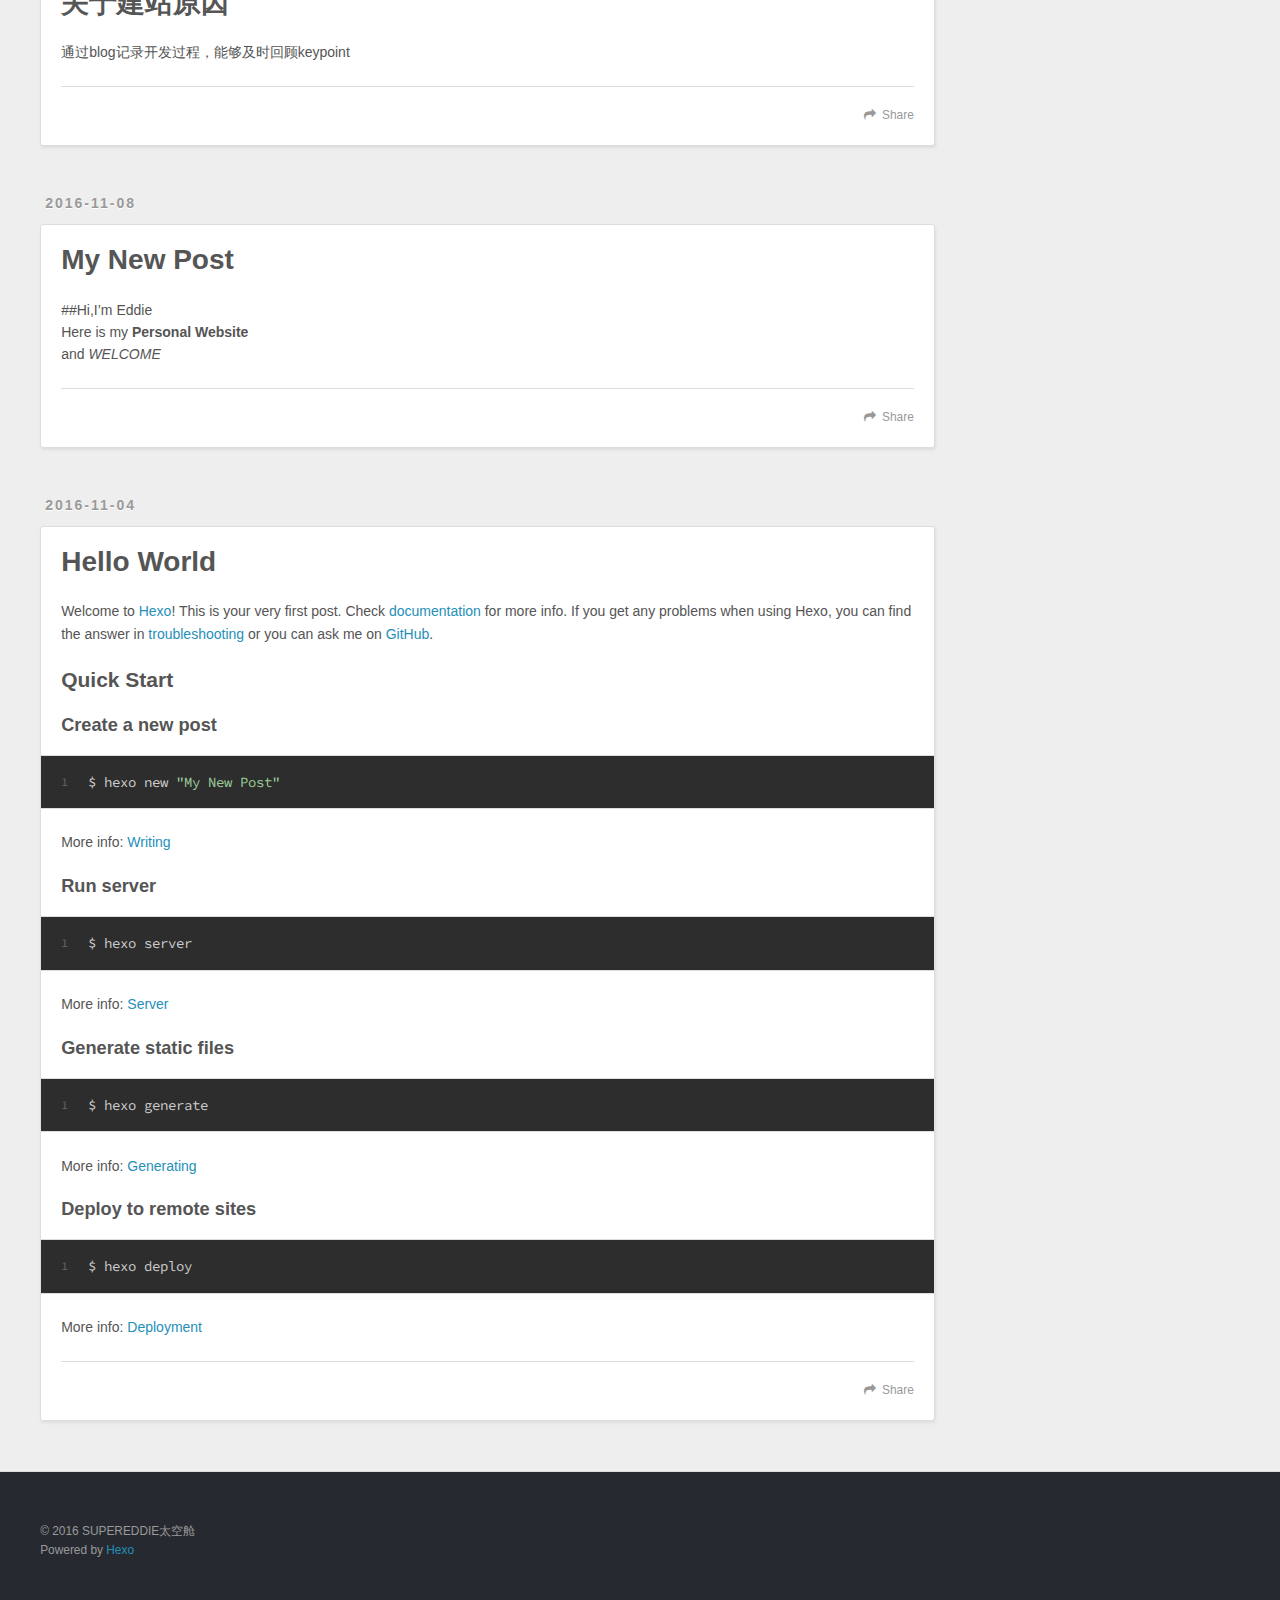
==== commit 7df6a78f: "Site updated: 2016-11-21 11:00:17" ====
--- a/index.html
+++ b/index.html
@@ -48,9 +48,9 @@
       </nav>
       <nav id="sub-nav">
         
-          <a id="nav-rss-link" class="nav-icon" href="/atom.xml" title="Flux RSS"></a>
-        
-        <a id="nav-search-btn" class="nav-icon" title="Rechercher"></a>
+          <a id="nav-rss-link" class="nav-icon" href="/atom.xml" title="RSS Feed"></a>
+        
+        <a id="nav-search-btn" class="nav-icon" title="Search"></a>
       </nav>
       <div id="search-form-wrap">
         <form action="//google.com/search" method="get" accept-charset="UTF-8" class="search-form"><input type="search" name="q" results="0" class="search-form-input" placeholder="Search"><button type="submit" class="search-form-submit">&#xF002;</button><input type="hidden" name="sitesearch" value="http://yoursite.com"></form>
@@ -113,10 +113,10 @@
       
     </div>
     <footer class="article-footer">
-      <a data-url="http://yoursite.com/2016/11/18/如何用hexo快速建立博客网站/" data-id="civnnkrza0001l51vn3pdnp8x" class="article-share-link">Partager</a>
-      
-      
-  <ul class="article-tag-list"><li class="article-tag-list-item"><a class="article-tag-list-link" href="/tags/Development-Hexo/">Development ; Hexo ;</a></li></ul>
+      <a data-url="http://yoursite.com/2016/11/18/如何用hexo快速建立博客网站/" data-id="civrhigb10000i71vij1u5qzn" class="article-share-link">Share</a>
+      
+      
+  <ul class="article-tag-list"><li class="article-tag-list-item"><a class="article-tag-list-link" href="/tags/Hexo/">Hexo</a></li></ul>
 
     </footer>
   </div>
@@ -152,7 +152,7 @@
       
     </div>
     <footer class="article-footer">
-      <a data-url="http://yoursite.com/2016/11/10/关于建站原因/" data-id="civnnkrzi0004l51v3mwcn2at" class="article-share-link">Partager</a>
+      <a data-url="http://yoursite.com/2016/11/10/关于建站原因/" data-id="civrhigbq0005i71vf95dr18d" class="article-share-link">Share</a>
       
       
     </footer>
@@ -189,7 +189,7 @@
       
     </div>
     <footer class="article-footer">
-      <a data-url="http://yoursite.com/2016/11/08/Welcome/" data-id="civnnkrze0002l51vb0g6pvnp" class="article-share-link">Partager</a>
+      <a data-url="http://yoursite.com/2016/11/08/Welcome/" data-id="civrhigba0003i71vi687weer" class="article-share-link">Share</a>
       
       
     </footer>
@@ -234,7 +234,7 @@
       
     </div>
     <footer class="article-footer">
-      <a data-url="http://yoursite.com/2016/11/04/hello-world/" data-id="civnnkrz50000l51vyt72sgyk" class="article-share-link">Partager</a>
+      <a data-url="http://yoursite.com/2016/11/04/hello-world/" data-id="civrhigb50001i71v0mvxp67x" class="article-share-link">Share</a>
       
       
     </footer>
@@ -254,9 +254,9 @@
   
     
   <div class="widget-wrap">
-    <h3 class="widget-title">Mot-clés</h3>
+    <h3 class="widget-title">Tags</h3>
     <div class="widget">
-      <ul class="tag-list"><li class="tag-list-item"><a class="tag-list-link" href="/tags/Development-Hexo/">Development ; Hexo ;</a></li></ul>
+      <ul class="tag-list"><li class="tag-list-item"><a class="tag-list-link" href="/tags/Hexo/">Hexo</a></li></ul>
     </div>
   </div>
 
@@ -264,9 +264,9 @@
   
     
   <div class="widget-wrap">
-    <h3 class="widget-title">Nuage de mot-clés</h3>
+    <h3 class="widget-title">Tag Cloud</h3>
     <div class="widget tagcloud">
-      <a href="/tags/Development-Hexo/" style="font-size: 10px;">Development ; Hexo ;</a>
+      <a href="/tags/Hexo/" style="font-size: 10px;">Hexo</a>
     </div>
   </div>
 
@@ -283,7 +283,7 @@
   
     
   <div class="widget-wrap">
-    <h3 class="widget-title">Articles récents</h3>
+    <h3 class="widget-title">Recent Posts</h3>
     <div class="widget">
       <ul>
         
@@ -316,7 +316,7 @@
   <div class="outer">
     <div id="footer-info" class="inner">
       &copy; 2016 SUPEREDDIE太空舱<br>
-      Propulsé by <a href="http://hexo.io/" target="_blank">Hexo</a>
+      Powered by <a href="http://hexo.io/" target="_blank">Hexo</a>
     </div>
   </div>
 </footer>
